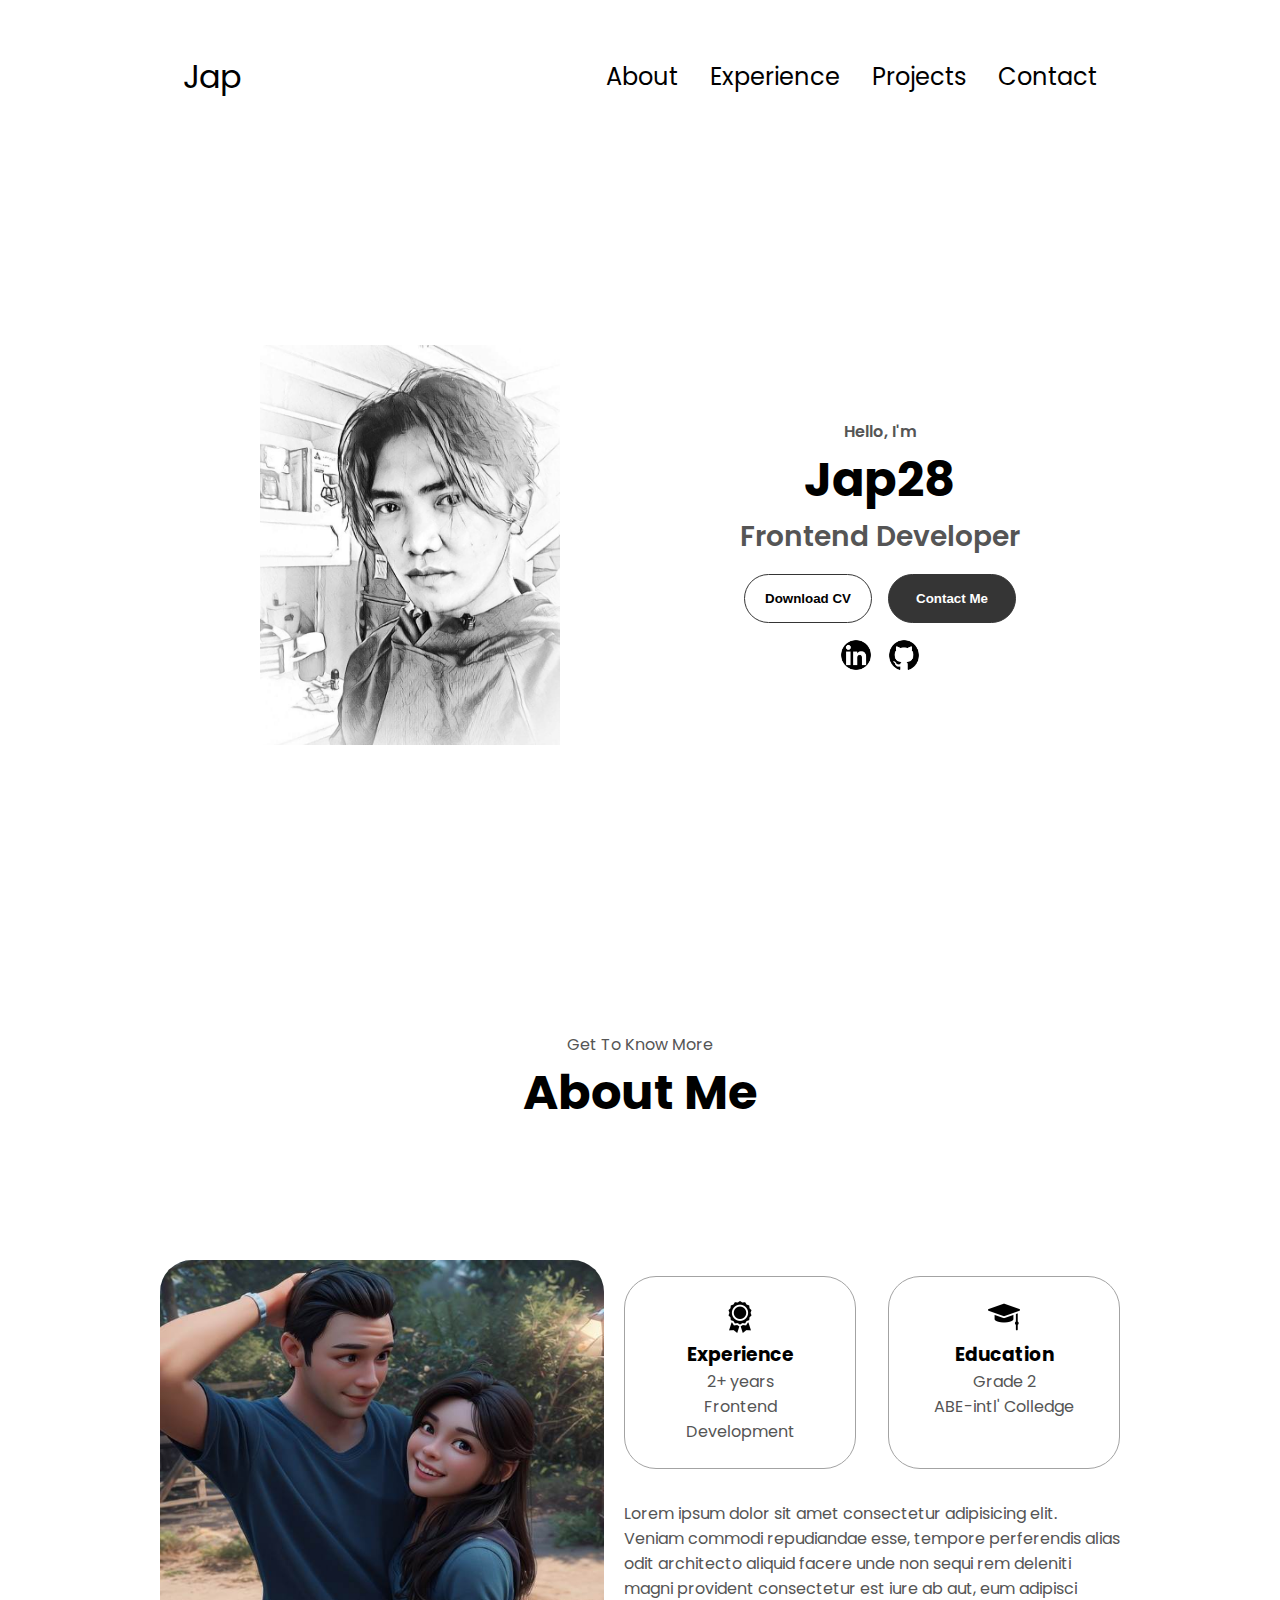
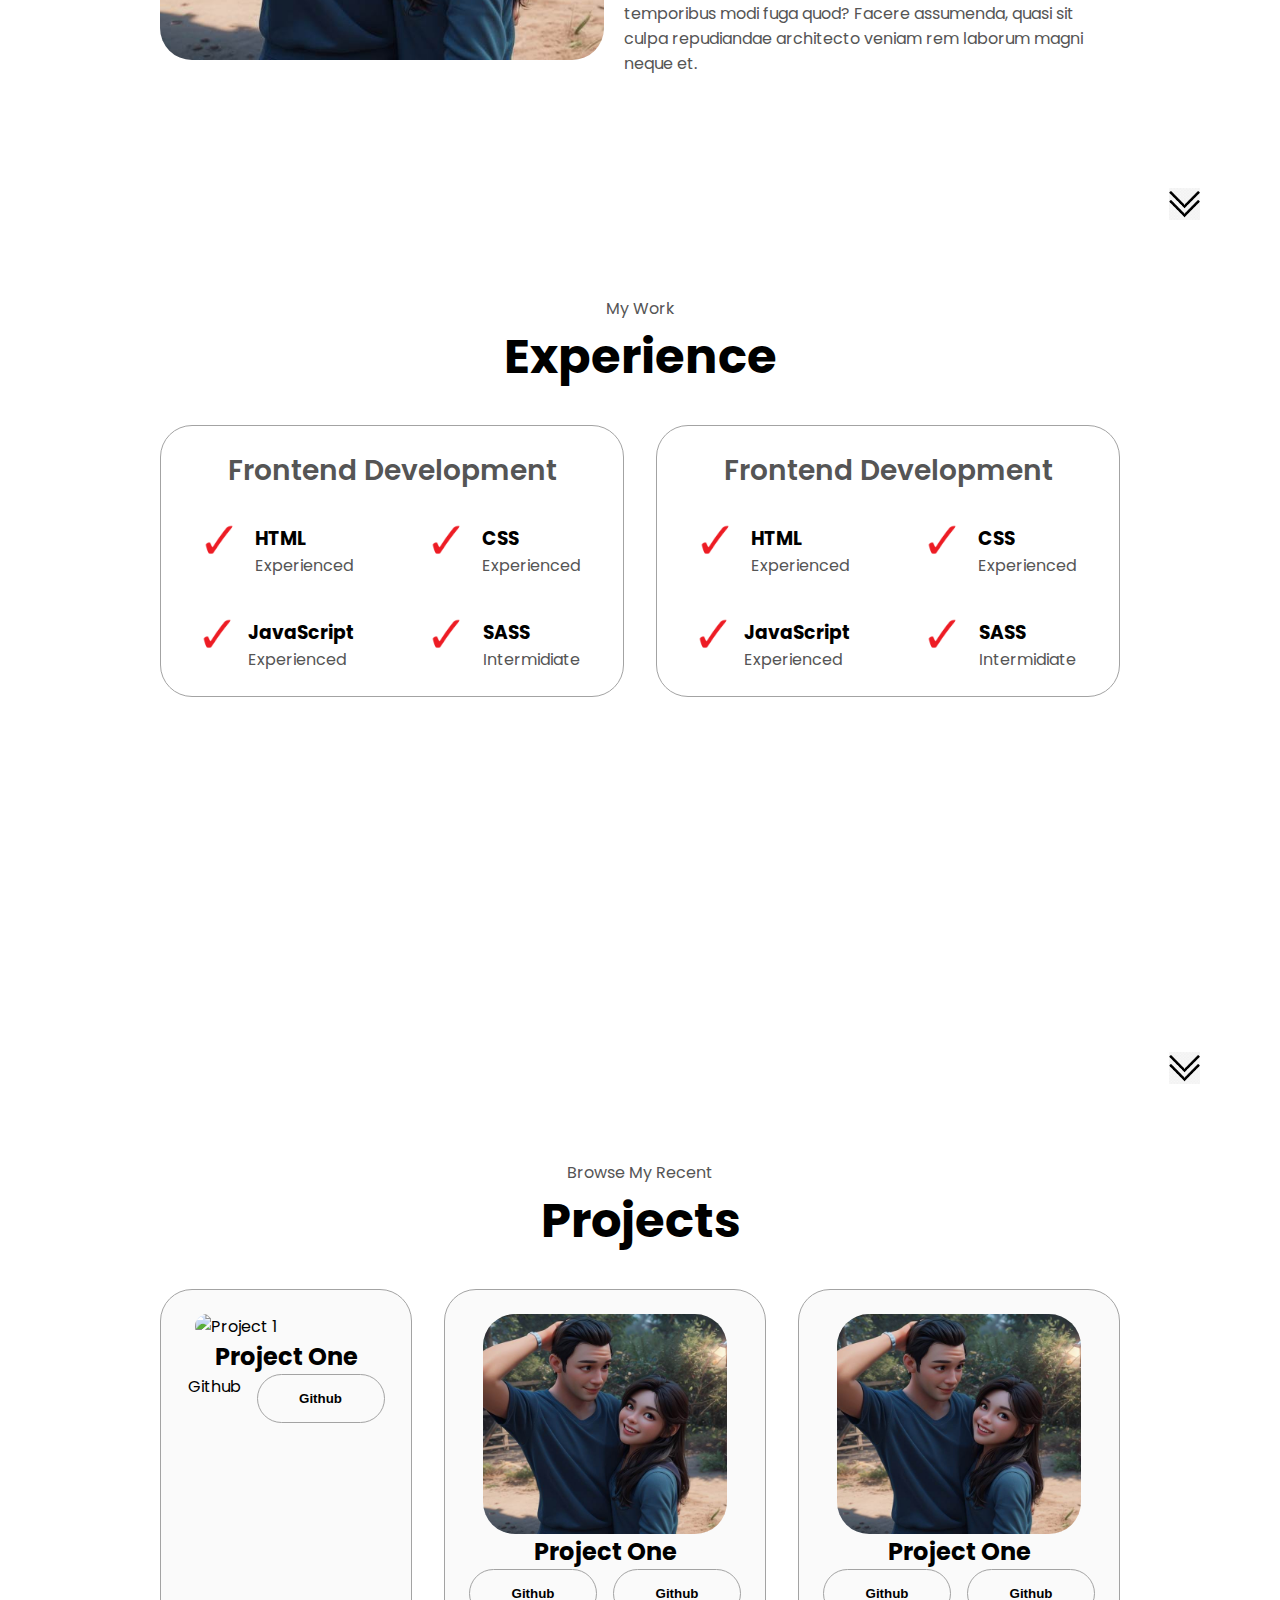
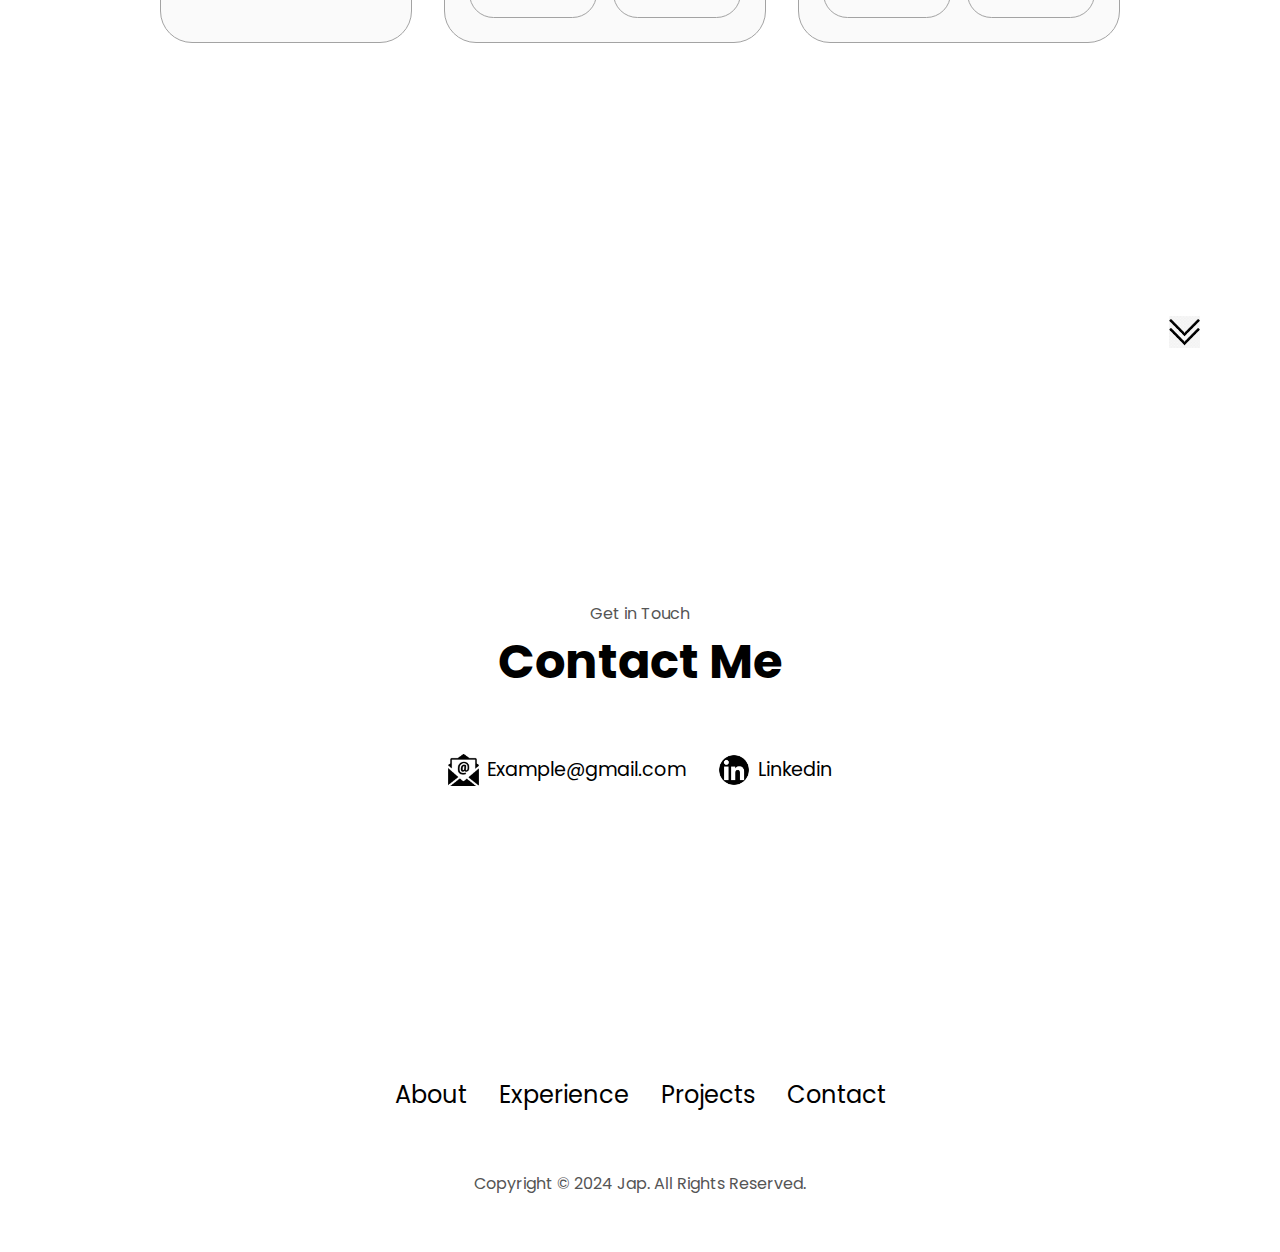
==== index.html @ e189dec9 "added 1 folder for 1 project" ====
<!DOCTYPE html>
<html lang="en">
  <head>
    <meta charset="UTF-8" />
    <meta name="viewport" content="width=device-width, initial-scale=1.0" />
    <title>My Portfolio</title>
    <link rel="stylesheet" href="style.css" />
    <link rel="stylesheet" href="mediaqueries.css" />
  </head>
  <body>
    <!-- Desktop Nav -->
    <nav id="desktop-nav">
      <div class="logo">Jap</div>
      <div>
        <ul class="nav-links">
          <li><a href="#about">About</a></li>
          <li><a href="#experience">Experience</a></li>
          <li><a href="#project">Projects</a></li>
          <li><a href="#contact">Contact</a></li>
        </ul>
      </div>
    </nav>
    <!-- Hamburger Nav -->
    <nav id="hamburger-nav">
      <div class="logo">Jap</div>
      <div class="hamburger-menu">
        <div class="hamburger-icon" onclick="toggleMenu()">
          <span></span>
          <span></span>
          <span></span>
        </div>
        <!-- Menu Links -->
        <div class="menu-links">
          <li><a href="#about" onclick="toggleMenu()">About</a></li>
          <li><a href="#experience" onclick="toggleMenu()">Experience</a></li>
          <li><a href="#project" onclick="toggleMenu()">Projects</a></li>
          <li><a href="#contact" onclick="toggleMenu()">Contact</a></li>
        </div>
      </div>
    </nav>
    <!-- Profile Section -->
    <section id="profile">
      <div class="section_pic-container">
        <img src="./assets/images/profile.jpeg" alt="Jap" />
      </div>
      <div class="section_text">
        <p class="section_text_p1">Hello, I'm</p>
        <h1 class="title">Jap28</h1>
        <p class="section_text_p2">Frontend Developer</p>
        <div class="btn-container">
          <button class="btn btn-color-2" onclick="window.open('.resume.pdf')">
            Download CV
          </button>

          <button class="btn btn-color-1" onclick="location.href='./#contact'">
            Contact Me
          </button>
        </div>
        <div id="socials-container">
          <img
            src="./assets/images/linkedin icon.png"
            alt="linkedin"
            class="icon"
            onclick="location='https://linkedin.com'"
          />

          <img
            src="./assets/images/github icon.png"
            alt="linkedin"
            class="icon"
            onclick="location='https://github.com'"
          />
        </div>
      </div>
    </section>
    <!-- About Section -->
    <section id="about">
      <p class="section_text_p1">Get To Know More</p>
      <h1 class="title">About Me</h1>
      <div class="section-container">
        <div class="section_pic-container">
          <img class="about-pic" src="./assets/images/1.jpg" alt="Profile picture" />
        </div>
        <div class="about-details-container">
          <div class="about-containers">
            <div class="details-container">
              <img src="./assets/images/experience.png" alt="Experience icon" class="icon" />
              <h3>Experience</h3>
              <p>
                2+ years <br />
                Frontend Development
              </p>
            </div>

            <div class="details-container">
              <img src="./assets/images/education.png" alt="Education icon" class="icon" />
              <h3>Education</h3>
              <p>
                Grade 2 <br />
                ABE-intl' Colledge
              </p>
            </div>
          </div>

          <div class="text-container">
            <p>
              Lorem ipsum dolor sit amet consectetur adipisicing elit. Veniam
              commodi repudiandae esse, tempore perferendis alias odit
              architecto aliquid facere unde non sequi rem deleniti magni
              provident consectetur est iure ab aut, eum adipisci temporibus
              modi fuga quod? Facere assumenda, quasi sit culpa repudiandae
              architecto veniam rem laborum magni neque et.
            </p>
          </div>
        </div>
      </div>
      <img
        src="./assets/images/arrow.png"
        alt="Arrow icon"
        class="icon arrow"
        onclick="location.href='./#experience'"
      />
    </section>
    <!-- Experience Section -->
    <section id="experience">
      <p class="section_text_p1">My Work</p>
      <h1 class="title">Experience</h1>
      <div class="experience-details-container">
        <div class="about-containers">
          <!-- Work Experience Details Container -->
          <div class="details-container">
            <h2 class="experience-sub-title">Frontend Development</h2>
            <div class="article-container">
              <article>
                <img src="./assets/images/check mark.png" alt="Experience icon" class="icon" />
                <div>
                  <h3>HTML</h3>
                  <p>Experienced</p>
                </div>
              </article>
              <article>
                <img src="./assets/images/check mark.png" alt="Experience icon" class="icon" />
                <div>
                  <h3>CSS</h3>
                  <p>Experienced</p>
                </div>
              </article>
              <article>
                <img src="./assets/images/check mark.png" alt="Experience icon" class="icon" />
                <div>
                  <h3>JavaScript</h3>
                  <p>Experienced</p>
                </div>
              </article>
              <article>
                <img src="./assets/images/check mark.png" alt="Experience icon" class="icon" />
                <div>
                  <h3>SASS</h3>
                  <p>Intermidiate</p>
                </div>
              </article>
            </div>
          </div>
          <div class="details-container">
            <h2 class="experience-sub-title">Frontend Development</h2>
            <div class="article-container">
              <article>
                <img src="./assets/images/check mark.png" alt="Experience icon" class="icon" />
                <div>
                  <h3>HTML</h3>
                  <p>Experienced</p>
                </div>
              </article>
              <article>
                <img src="./assets/images/check mark.png" alt="Experience icon" class="icon" />
                <div>
                  <h3>CSS</h3>
                  <p>Experienced</p>
                </div>
              </article>
              <article>
                <img src="./assets/images/check mark.png" alt="Experience icon" class="icon" />
                <div>
                  <h3>JavaScript</h3>
                  <p>Experienced</p>
                </div>
              </article>
              <article>
                <img src="./assets/images/check mark.png" alt="Experience icon" class="icon" />
                <div>
                  <h3>SASS</h3>
                  <p>Intermidiate</p>
                </div>
              </article>
            </div>
          </div>
        </div>
      </div>
      <img
        src="./assets/images/arrow.png"
        alt="Arrow icon"
        class="icon arrow"
        onclick="location.href='./#experience'"
      />
    </section>
    <!-- Project Section -->
    <section id="projects">
      <p class="section_text_p1">Browse My Recent</p>
      <h1 class="title">Projects</h1>
      <div class="experience-details-container">
        <div class="about-containers">
          <div class="details-container color-container">
            <div class="article-container">
              <img src="./FreeCodeCamp-JavaScript/Basic JavaScript Building RPG game/index.html" alt="Project 1" class="project-img" />
            </div>
            <h2 class="experience-sub-title-project-title">Project One</h2>
            <div class="btn-container">
              <!-- <button
                class="btn btn-color-2 project-btn"
               onclick="location.href='https://github.com'"
              > -->
                Github
              </button>
              <button
                class="btn btn-color-2 project-btn"
                onclick="location.href='https://github.com'"
              >
                Github
              </button>
            </div>
          </div>
          <div class="details-container color-container">
            <div class="article-container">
              <img src="./assets/images/1.jpg" alt="Project 1" class="project-img" />
            </div>
            <h2 class="experience-sub-title-project-title">Project One</h2>
            <div class="btn-container">
              <button
                class="btn btn-color-2 project-btn"
                onclick="location.href='https://github.com'"
              >
                Github
              </button>
              <button
                class="btn btn-color-2 project-btn"
                onclick="location.href='https://github.com'"
              >
                Github
              </button>
            </div>
          </div>
          <div class="details-container color-container">
            <div class="article-container">
              <img src="./assets/images/1.jpg" alt="Project 1" class="project-img" />
            </div>
            <h2 class="experience-sub-title-project-title">Project One</h2>
            <div class="btn-container">
              <button
                class="btn btn-color-2 project-btn"
                onclick="location.href='https://github.com'"
              >
                Github
              </button>
              <button
                class="btn btn-color-2 project-btn"
                onclick="location.href='https://github.com'"
              >
                Github
              </button>
            </div>
          </div>
        </div>
      </div>
      <img
        src="./assets/images/arrow.png"
        alt="Arrow icon"
        class="icon arrow"
        onclick="location.href='./#experience'"
      />
    </section>
    <!-- Contact Section -->
    <section id="contact">
      <p class="section_text_p1">Get in Touch</p>
      <h1 class="title">Contact Me</h1>
      <div class="contact-info-upper-container">
        <div class="contact-info-container">
          <img
            src="./assets/images/email icon.png"
            alt="Email icon"
            class="icon contact-icon"
          />
          <p><a href="mailto:exampleemail@gmail.com">Example@gmail.com</a></p>
        </div>
        <div class="contact-info-container">
          <img
            src="./assets/images/linkedin icon.png"
            alt="Email icon"
            class="icon contact-icon"
          />
          <p><a href="https://linkedin.com">Linkedin</a></p>
        </div>
      </div>
    </section>
    <footer>
      <nav>
        <div class="nav-links-container">
          <ul class="nav-links">
            <li><a href="#about">About</a></li>
            <li><a href="#experience">Experience</a></li>
            <li><a href="#project">Projects</a></li>
            <li><a href="#contact">Contact</a></li>
          </ul>
        </div>
      </nav>
      <p>Copyright &#169; 2024 Jap. All Rights Reserved.</p>
    </footer>
    <script src="script.js"></script>
  </body>
</html>
---- style.css ----
@import url("https://fonts.googleapis.com/css2?family=Poppins:wght@300;400;500;600&display=swap");

* {
  margin: 0;
  padding: 0;
}

body {
  font-family: "Poppins", sans-serif;
}
html {
  scroll-behavior: smooth;
}
p {
  color: rgb(85, 85, 85);
}

/*     Transition        */

a,
.btn {
  transition: all 300ms ease;
}
/*      Desktop Nav       */

nav,
.nav-links {
  display: flex;
}
nav {
  justify-content: space-around;
  align-items: center;
  height: 17vh;
}
.nav-links {
  gap: 2rem;
  list-style: none;
  font-size: 1.5rem;
}
a {
  color: black;
  text-decoration: none;
  text-decoration-color: white;
}
a:hover {
  color: red;
  text-decoration: underline;
  text-underline-offset: 1rem;
  /* text-decoration-color: blue; */
}
.logo {
  font-size: 2rem;
}
.logo:hover {
  cursor: default;
}

/*       Hamburger Menu       */

#hamburger-nav {
  display: none;
}
.hamburger-menu {
  position: relative;
  display: inline-block;
}
.hamburger-icon {
  display: flex;
  flex-direction: column;
  justify-content: space-between;
  height: 24px;
  width: 30px;
  cursor: pointer;
}
.hamburger-icon span {
  width: 100%;
  height: 2px;
  background-color: black;
  transition: all 0.3 ease-in-out;
}
.menu-links {
  position: absolute;
  top: 100%;
  right: 0;
  background-color: white;
  width: fit-content;
  max-height: 0;
  overflow: hidden;
  transition: all 0.3 ease-in-out;
}
.menu-links a {
  display: block;
  padding: 10px;
  text-align: center;
  font-size: 1.5rem;
  color: black;
  text-decoration: none;
  transition: all 0.3 ease-in-out;
}
.menu-links li {
  list-style: none;
}
.menu-links.open {
  max-height: 300px;
}
.hamburger-icon.open span:first-child {
  transform: rotate(45deg) translate(10px, 5px);
}
.hamburger-icon.open span:nth-child(2) {
  opacity: 0;
}
.hamburger-icon.open span:last-child {
  transform: rotate(-45deg) translate(10px, -5px);
}
.hamburger-icon span:first-child {
  transform: none;
}
.hamburger-icon span:first-child {
  opacity: 1;
}
.hamburger-icon span:first-child {
  transform: none;
}

/* Image  */

/*        Sections        */

section {
  padding-top: 4vh;
  height: 96vh;
  margin: 0 10rem;
  box-sizing: border-box;
  min-height: fit-content;
}

.section-container {
  display: flex;
}

/*      Profile Section        */

#profile {
  display: flex;
  justify-content: center;
  gap: 5rem;
  height: 80vh;

}

.section_pic-container {
  display: flex;
  height: 400px;
  width: 400px;
  margin: auto 0;
}

.section_text {
  align-self: center;
  text-align: center;
}

.section_text p {
  font-weight: 600;
}

.section_text_p1 {
  text-align: center;
}

.section_text_p2 {
  font-size: 1.75rem;
  margin-bottom: 1rem;
}

.title {
  font-size: 3rem;
  text-align: center;
}

#socials-container {
  display: flex;
  justify-content: center;
  margin-top: 1rem;
  gap: 1rem;
}

/*          Icons             */

.icon {
  cursor: pointer;
  height: 2rem;
}

/*          Buttons             */

.btn-container {
  display: flex;
  justify-content: center;
  gap: 1rem;
}
.btn {
font-weight: 600;
transition: all 300ms ease;
padding: 1rem;
width: 8rem;
border-radius: 2rem;
}

.btn-color-1,
.btn-color-2 {
  border: rgb(53, 53, 53) 0.1rem solid;
}
.btn-color-1:hover,
.btn-color-2:hover {
cursor: pointer;
}

.btn-color-1,
.btn-color-2:hover {
  background: rgb(53, 53, 53);
  color: white;
}
.btn-color-1:hover {
  background: black;
}

.btn-color-2 {
background: none;
}

.btn-color-2:hover {
border: rgb(255, 255, 255) 0.1rem solid;
}

.btn-container {
gap: 1rem;
}

/*        About Section        */

#about {
  position: relative;
}

.about-containers {
  gap: 2rem;
  margin-top: 2rem;
  margin-bottom: 2rem;
}

.about-details-container {
  justify-content: center;
  flex-direction: column;
}

.about-containers, .about-details-container {
display: flex;
}

.about-pic {
  border-radius: 2rem;
}

.arrow {
  position: absolute;
  right: -5rem;
  bottom: 2.5rem;
}

.details-container {
  padding: 1.5rem;
  flex: 1;
  background: white;
  border-radius: 2rem;
  border: rgb(53, 53, 53) 0.1rem solid;
  border-color: rgb(163, 163, 163);
  text-align: center;
}

.section-container {
  gap: 4rem;
  height: 80%;

}

.section_pic-container {
  height: 400px;
  width: 400px;
  margin: auto 0;
}

/*      Experience Section     */

#experience {
  position: relative;
}

.experience-sub-title {
  color: rgb(85, 85, 85);
  font-weight: 600;
  font-size: 1.75rem;
  margin-bottom: 2rem;
}

.experience-details-container {
  display: flex;
  justify-content: center;
  flex-direction: column;
}

.article-container {
  display: flex;
  text-align: initial;
  flex-wrap: wrap;
  flex-direction: row;
  gap: 2.5rem;
  justify-content: space-around;
}

article {
  display: flex;
  width: 10rem;
  justify-content: space-around;
  gap: 0.5rem;
}

article .icon {
  cursor: default;
}

/*        Project Section        */


#projects {
  position: relative;
}

.color-container {
  border-color: rgb(163, 163, 163);
  background: rgb(250, 250, 250);
}

.project-img {
  border-radius: 2rem;
  width: 90%;
  height: 90%;
}

.project-title {
  margin: 1rem;
  color: black;
}

.project-btn {
  color: black;
  border-color: rgb(163, 163, 163);
}

/*      Contact Section        */

#contact {
  display: flex;
  justify-content: center;
  flex-direction: column;
  height: 70vh;
}

.contact-info-upper-container {
  display: flex;
  justify-content: center;
  border-radius: 2rem;
  border: rgb(53, 53, 53);
  border-color: rgb(163, 163, 163);
  background: (250,250,250);
  margin: 2rem auto;
  padding: 0.5rem;
}

.contact-info-container {
  display: flex;
  align-items: center;
  justify-content: center;
  gap: .5rem;
  margin: 1rem;
}

.contact-info-container p {
  font-size: larger;
}

.contact-icon {
  cursor: default;
}

/*      Footer Section       */

footer {
  height: 26vh;
  margin: 0 1rem;
}

footer p {
  text-align: center;
}
---- mediaqueries.css ----
@media screen and (max-width: 1400px) {
    #profile {
        height: 83vh;
        margin-bottom: 6rem;
    }
    .about-containers {
        flex-wrap: wrap;
    }
}

@media screen and (max-width: 1200px) {
    #desktop-nav {
        display: none;
    }
    #hamburger-nav {
        display: flex;
    }
    #experience,.experience-details-container {
        margin-top: 2rem;
    }
    #profile, .section-container {
        display: block;
    }
    .arrow {
        display: none;
    }
    section, .section-container {
        height: fit-content;
    }
    section {
        margin: 0 5%;
    }
    .section_pic-container {
        width: 275px;
        height: 275px;
        margin: 0 auto 2rem;
    }
    .about-containers {
        margin-top: 0;
    }
}
@media screen and (max-width: 600px) {
    #contact, footer {
        height: 40vh;
    }
    #profile {
        height: 83vh;
        margin-bottom: 0;
    }
    article {
        font-size: 1rem;
    }
    footer nav {
        height: fit-content;
        margin-bottom: 2rem;
    }
    .about-containers,
    .contact-info-upper-container,
    .btn-container {
        flex-wrap: wrap;
    }
    .contact-info-container {
        margin: 0;
    }
    .contact-info-container p, .nav-links li a {
        font-size: 1rem;
    }
    .experience-sub-title {
        font-size: 1.25rem;
    }
    .logo {
        font-size: 1.25rem;
    }
    .nav-links{
        flex-direction: column;
        gap: 0.5rem;
        text-align: center;
    }
    .section_pic-container {
        width: auto;
        height: 46vw;
        justify-content: center;
    }
    .section_text_p2 {
        font-size: 1.25rem;
    }
    .title {
        font-size: 2rem;
    }
    .text-container {
        text-align: justify;
    }
}
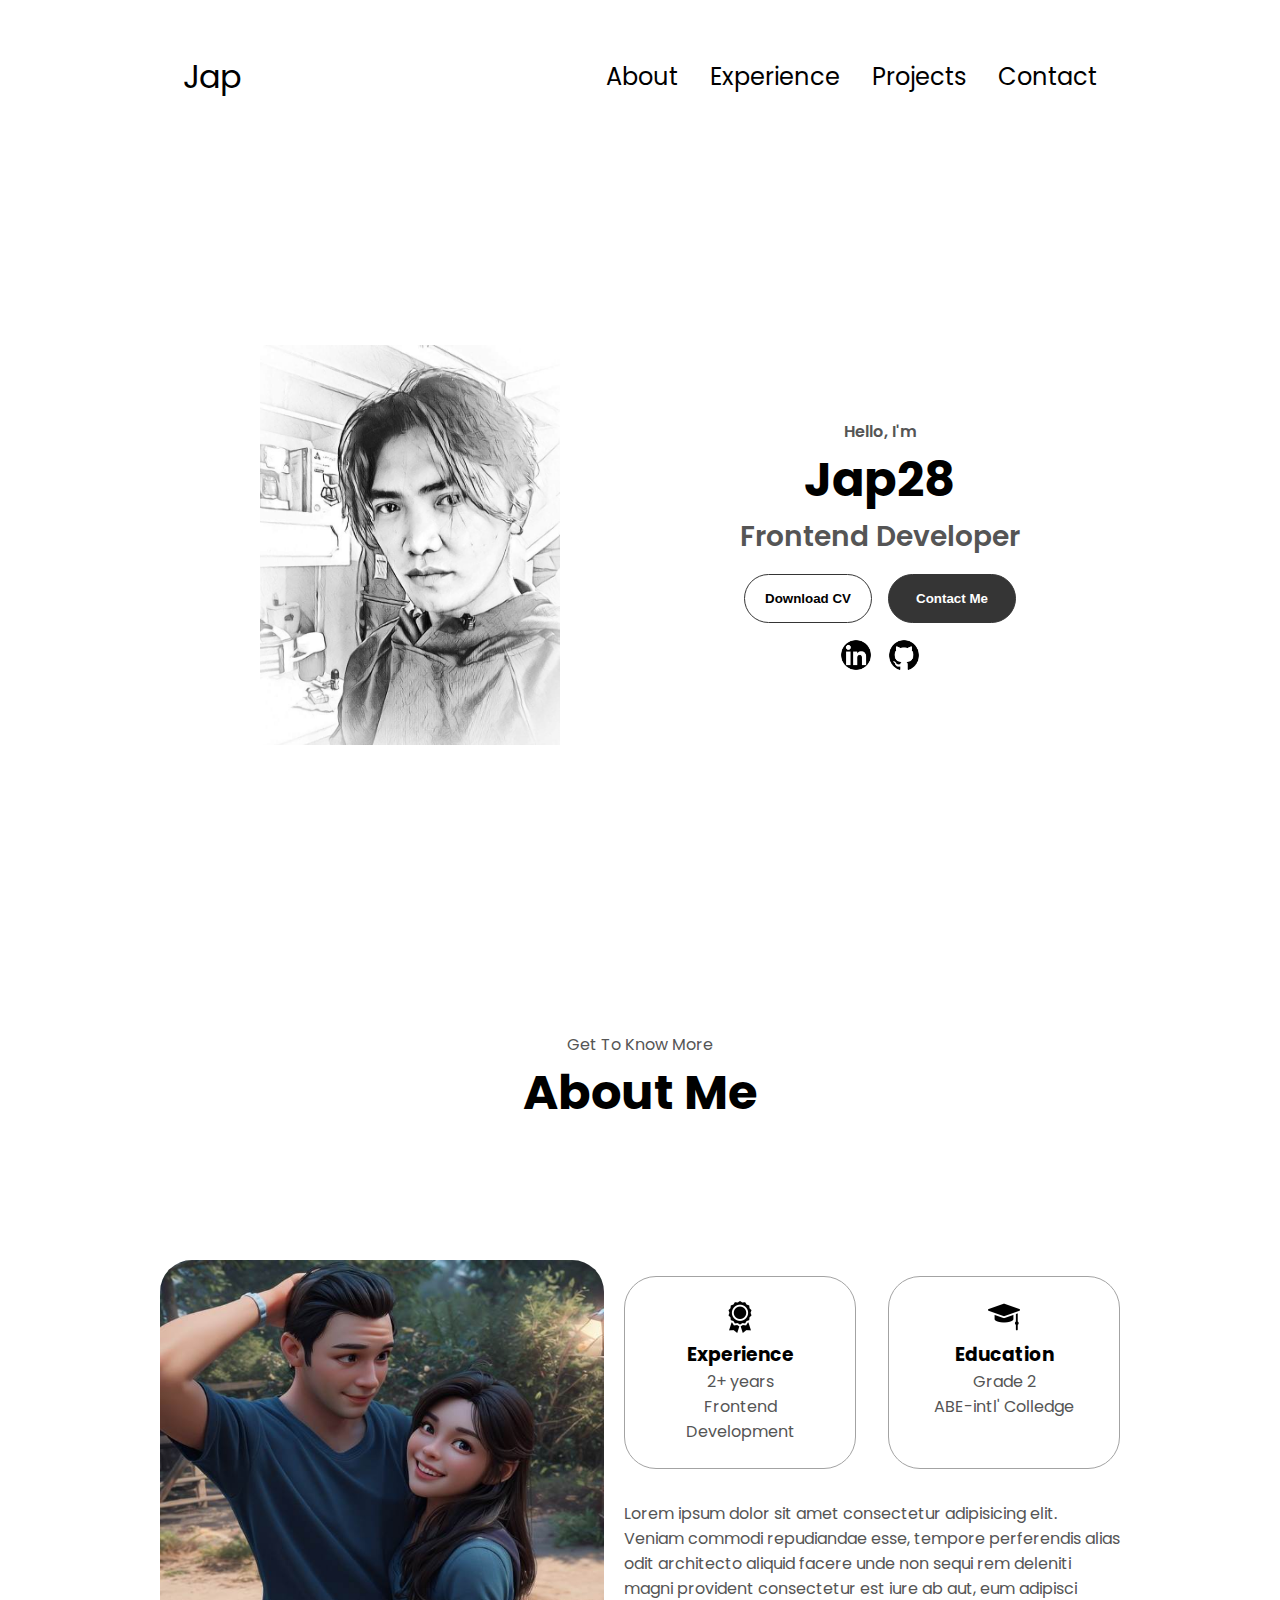
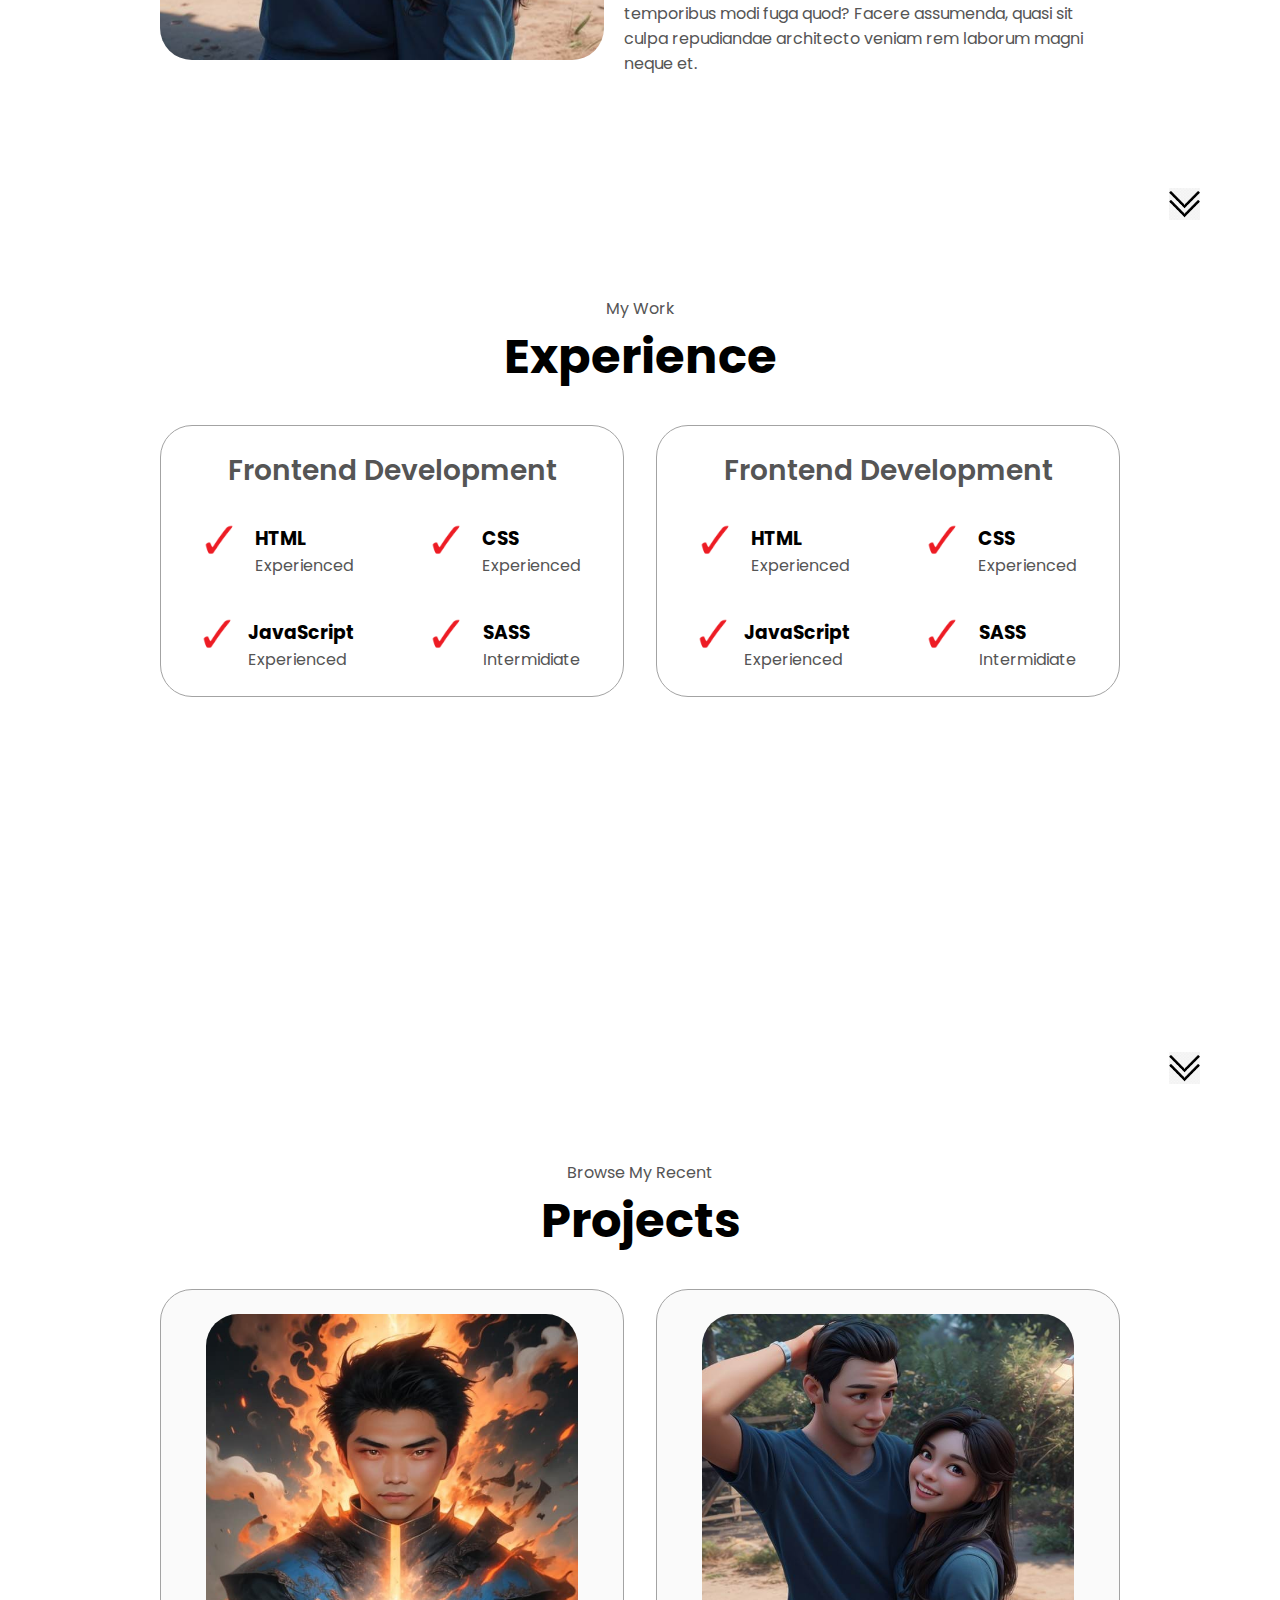
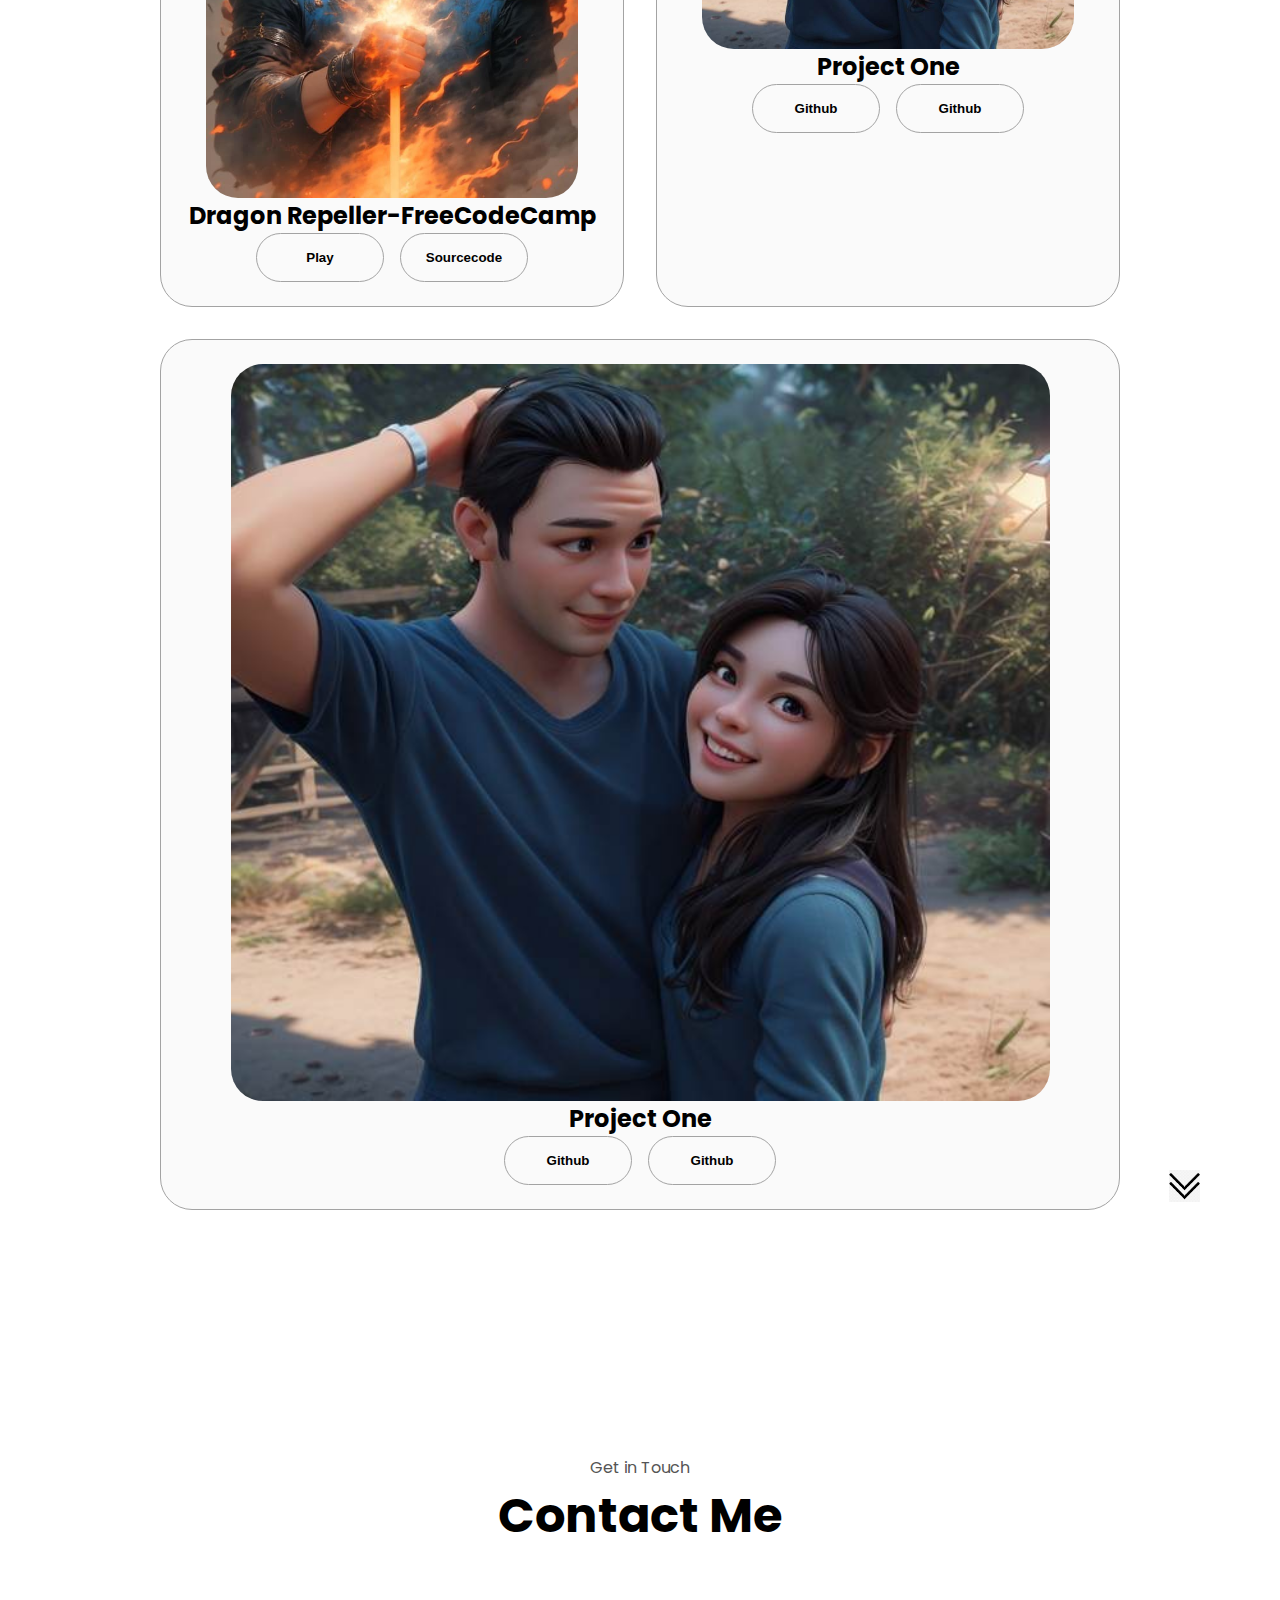
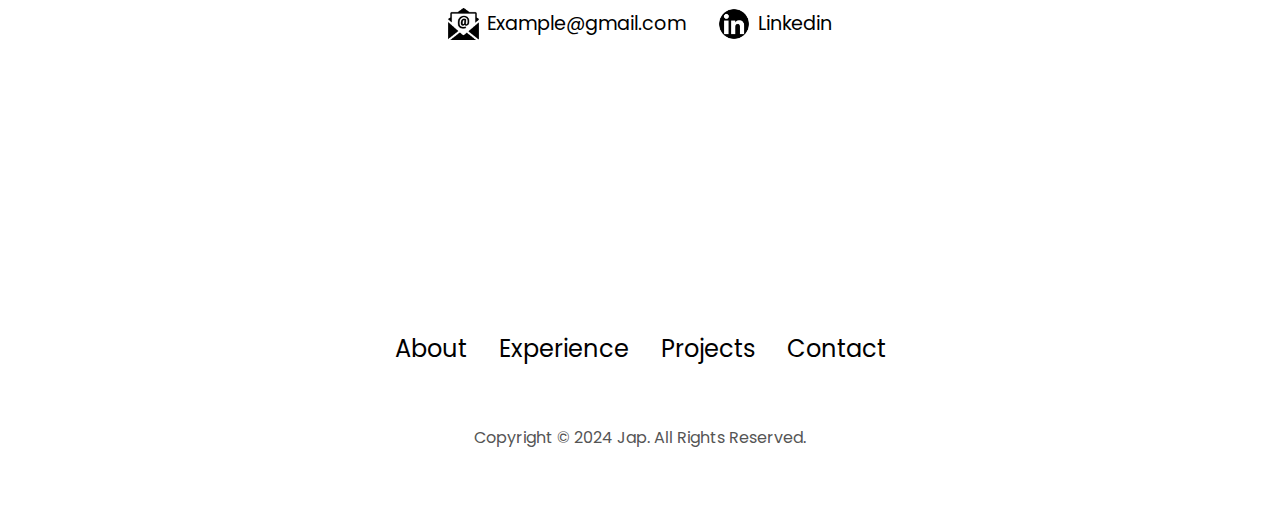
==== commit 7819a2d6: "update" ====
--- a/index.html
+++ b/index.html
@@ -211,21 +211,21 @@
         <div class="about-containers">
           <div class="details-container color-container">
             <div class="article-container">
-              <img src="./FreeCodeCamp-JavaScript/Basic JavaScript Building RPG game/index.html" alt="Project 1" class="project-img" />
-            </div>
-            <h2 class="experience-sub-title-project-title">Project One</h2>
+              <img src="./assets/images/Animated-Profile.jpg" alt="Project 1" class="project-img"/>
+            </div>
+            <h2 class="experience-sub-title-project-title">Dragon Repeller-FreeCodeCamp</h2>
             <div class="btn-container">
-              <!-- <button
-                class="btn btn-color-2 project-btn"
-               onclick="location.href='https://github.com'"
-              > -->
-                Github
-              </button>
-              <button
-                class="btn btn-color-2 project-btn"
-                onclick="location.href='https://github.com'"
-              >
-                Github
+              <button
+                class="btn btn-color-2 project-btn"
+               onclick="location.href='/FreeCodeCamp-JavaScript/Basic-javaScript-Building-RPG-game/index.html'"
+              >
+                Play
+              </button>
+              <button
+                class="btn btn-color-2 project-btn"
+                onclick="location.href='https://github.com'"
+              >
+                Sourcecode
               </button>
             </div>
           </div>
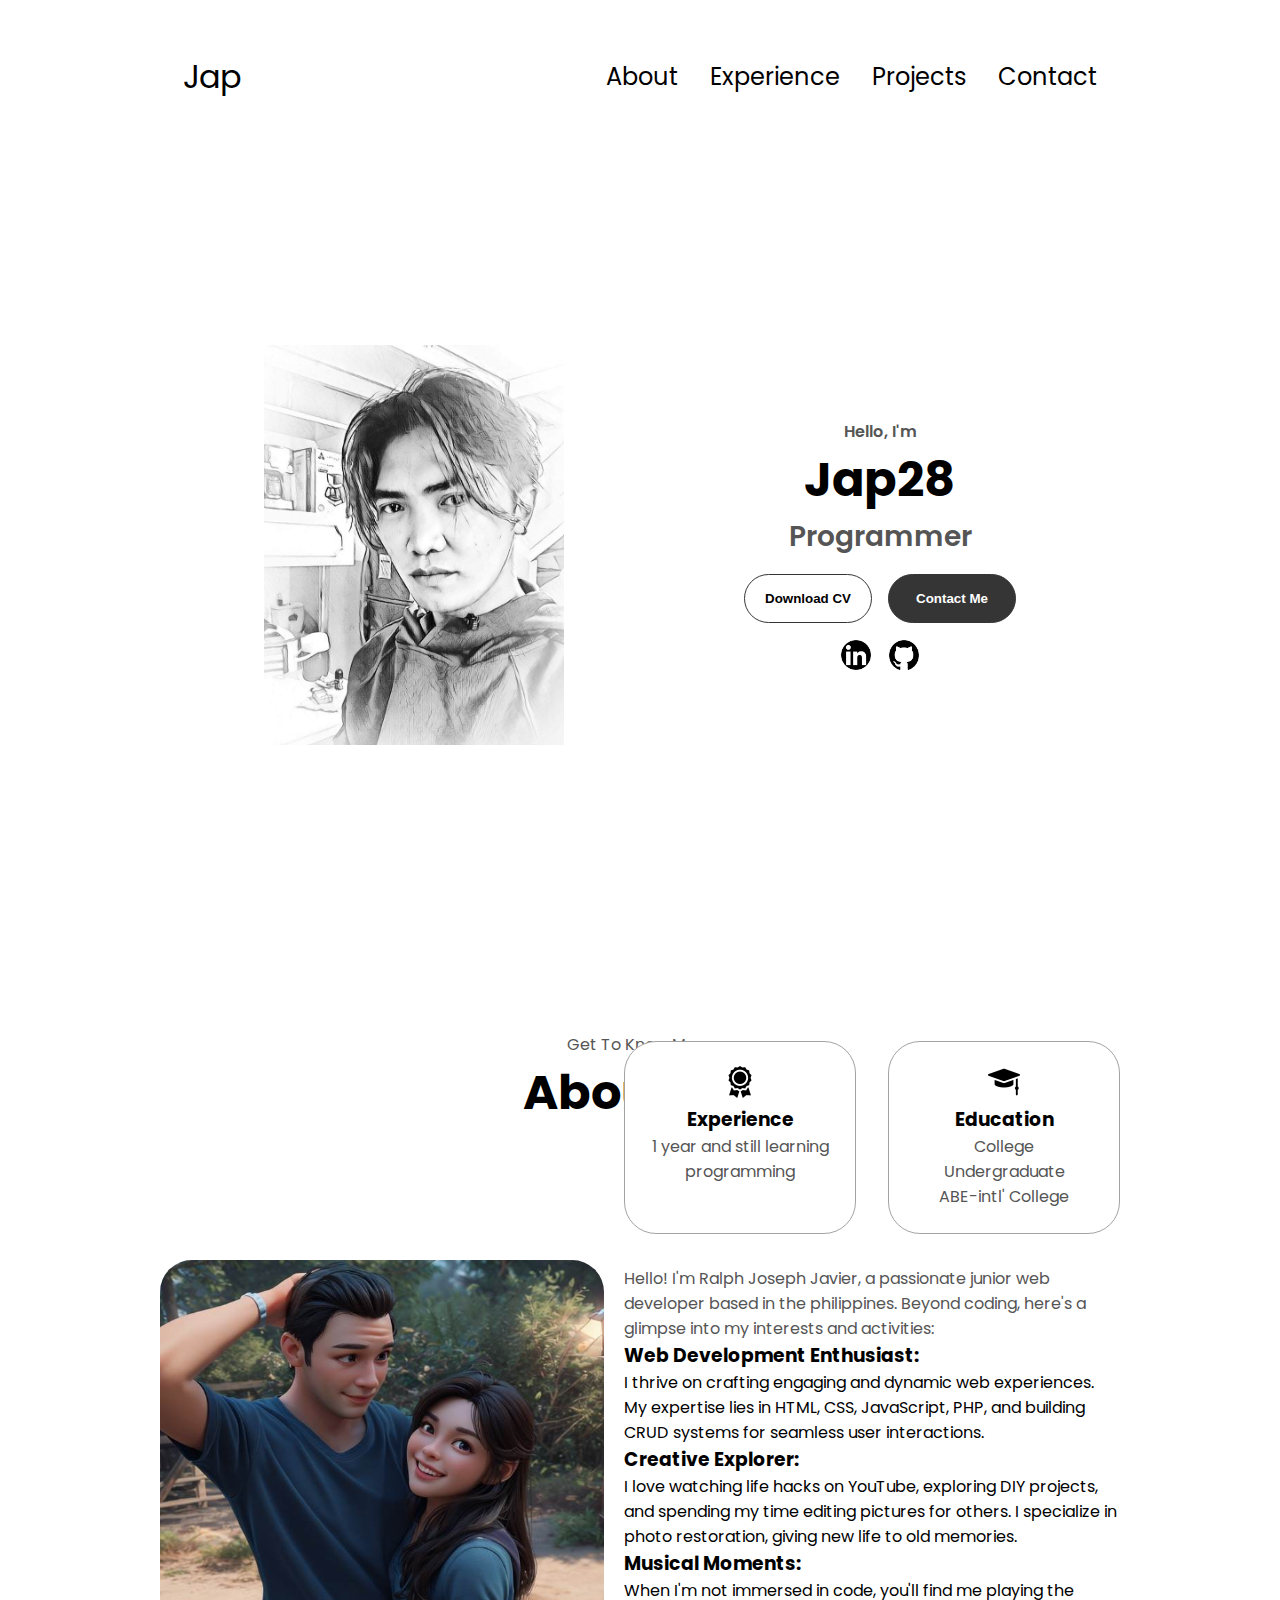
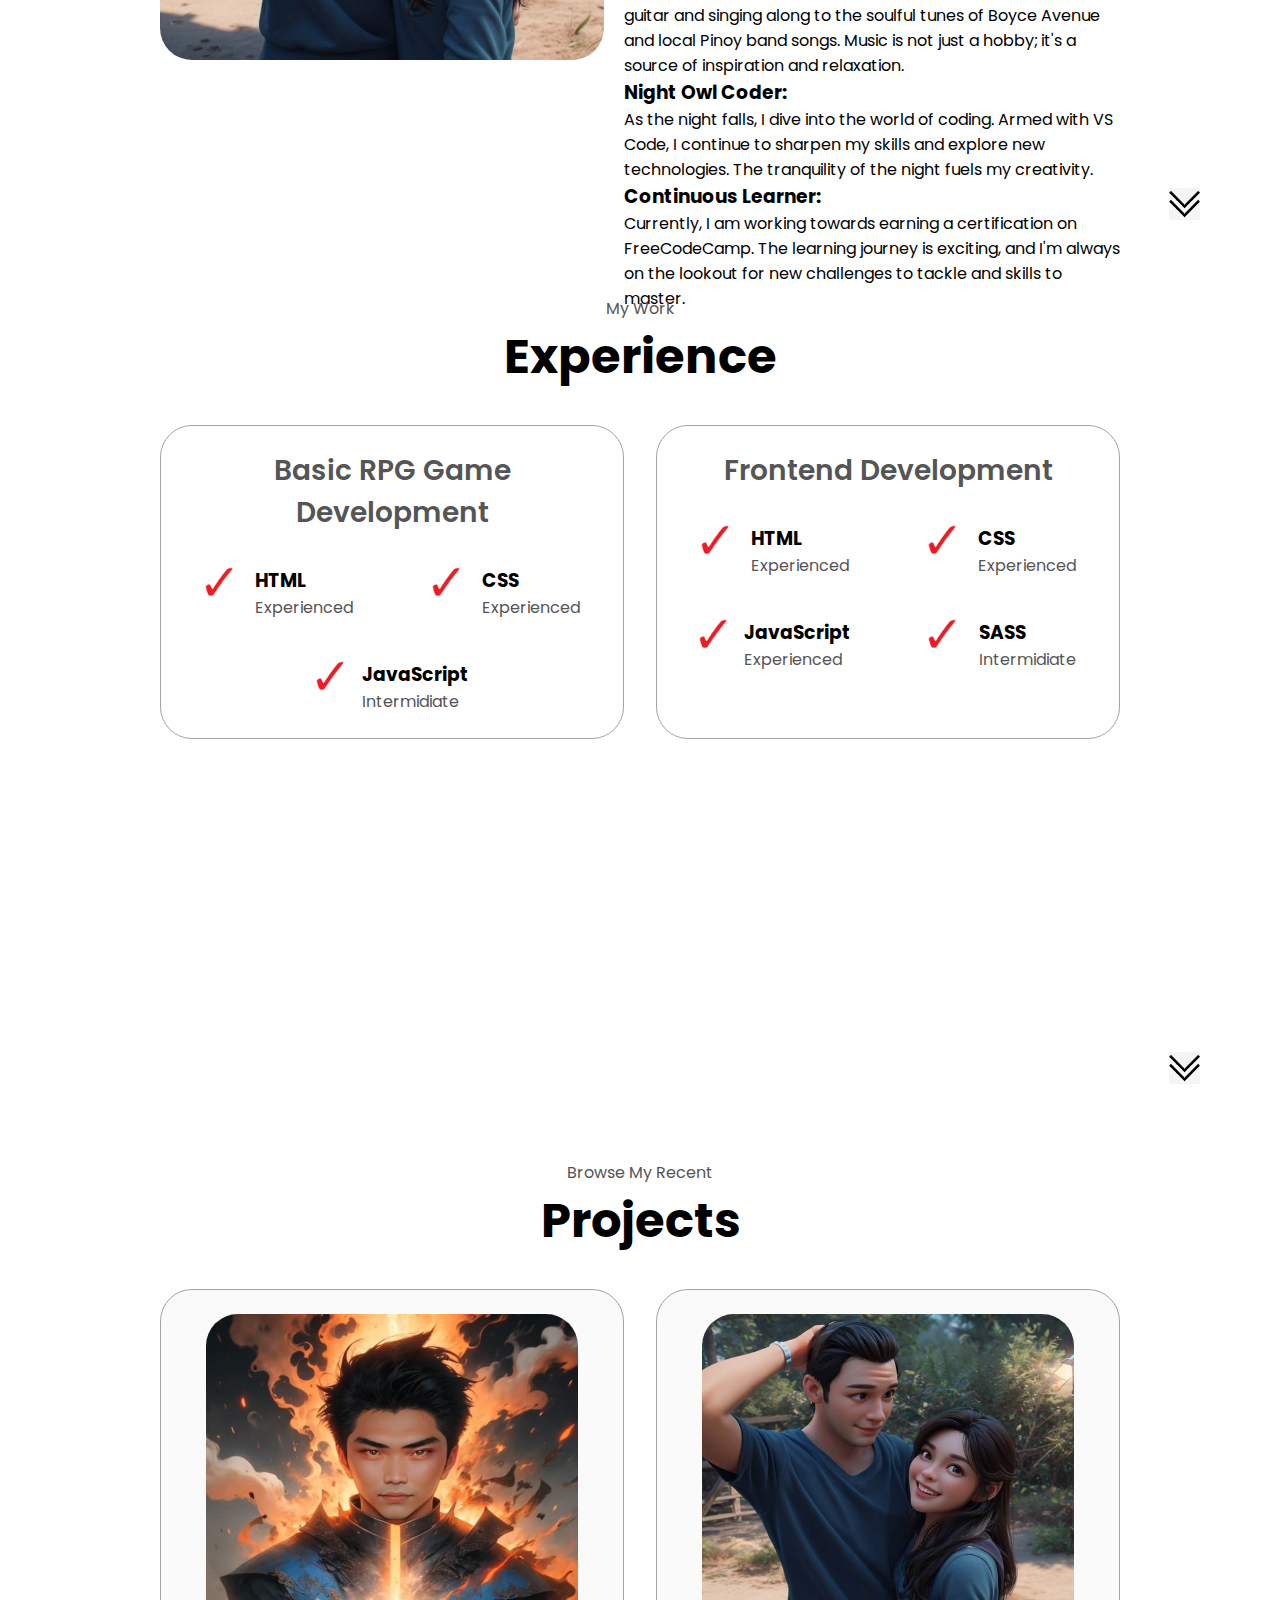
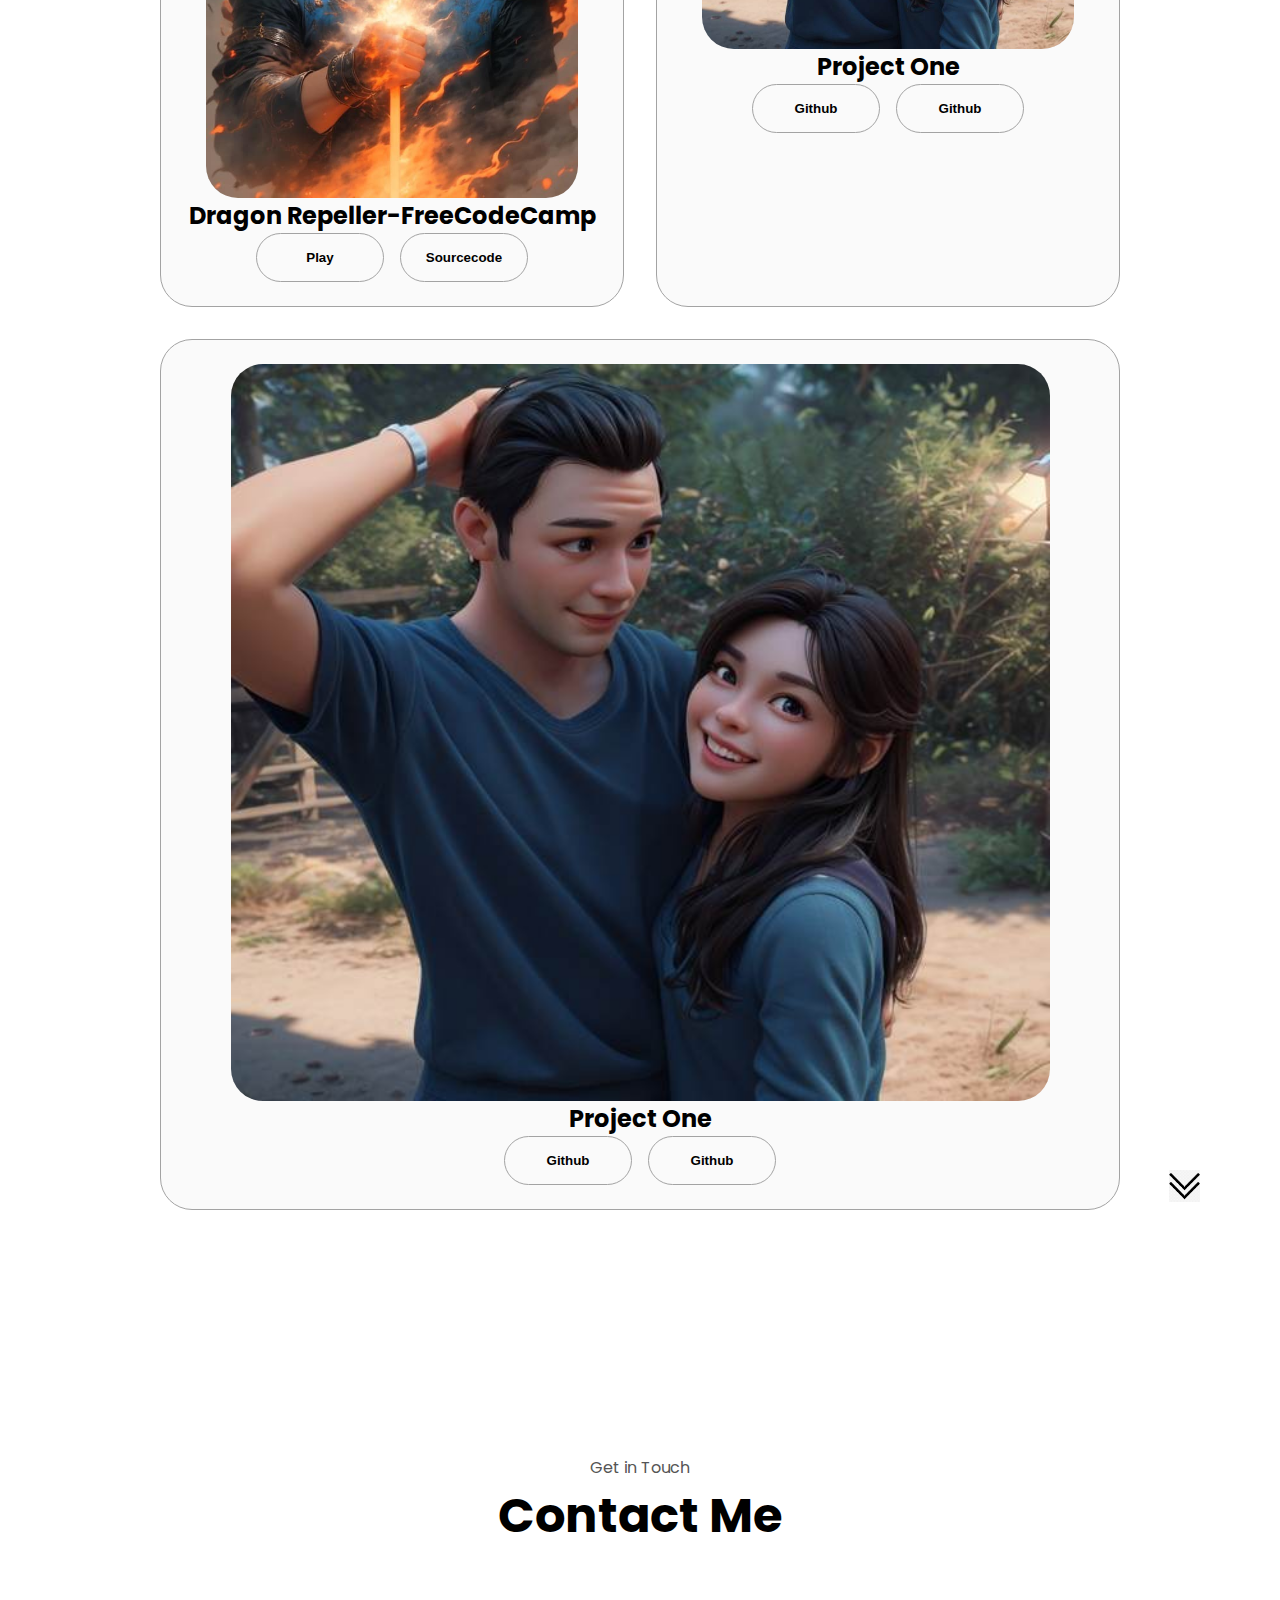
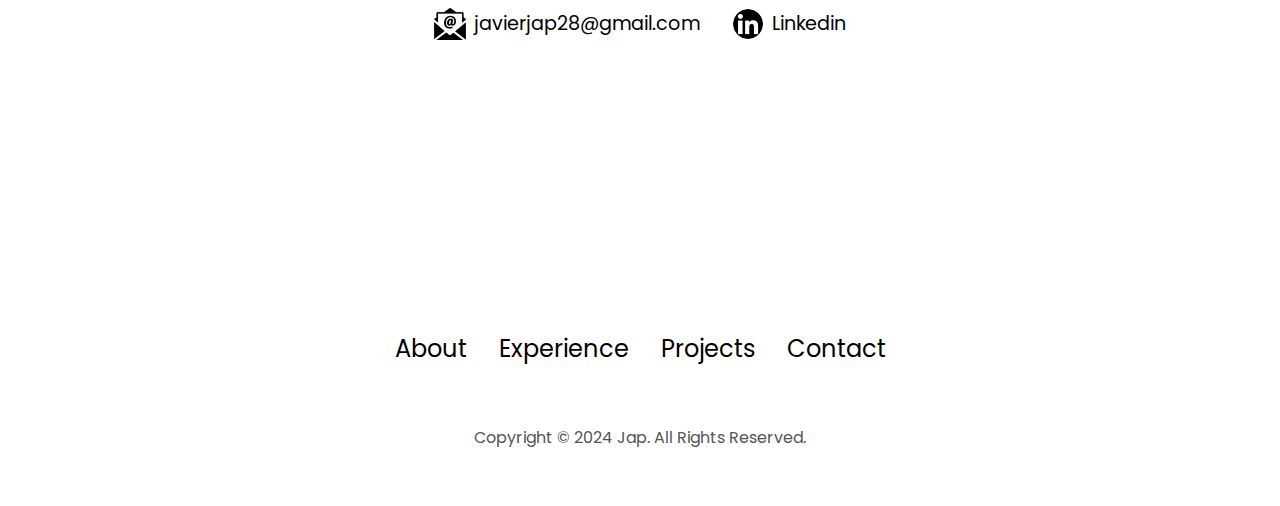
==== commit 5cb8bdeb: "update added new image and pdf file" ====
--- a/index.html
+++ b/index.html
@@ -1,17 +1,273 @@
 <!DOCTYPE html>
 <html lang="en">
-  <head>
-    <meta charset="UTF-8" />
-    <meta name="viewport" content="width=device-width, initial-scale=1.0" />
-    <title>My Portfolio</title>
-    <link rel="stylesheet" href="style.css" />
-    <link rel="stylesheet" href="mediaqueries.css" />
-  </head>
-  <body>
-    <!-- Desktop Nav -->
-    <nav id="desktop-nav">
-      <div class="logo">Jap</div>
-      <div>
+
+<head>
+  <meta charset="UTF-8" />
+  <meta name="viewport" content="width=device-width, initial-scale=1.0" />
+  <title>My Portfolio</title>
+  <link rel="stylesheet" href="style.css" />
+  <link rel="stylesheet" href="mediaqueries.css" />
+</head>
+
+<body>
+  <!-- Desktop Nav -->
+  <nav id="desktop-nav">
+    <div class="logo">Jap</div>
+    <div>
+      <ul class="nav-links">
+        <li><a href="#about">About</a></li>
+        <li><a href="#experience">Experience</a></li>
+        <li><a href="#project">Projects</a></li>
+        <li><a href="#contact">Contact</a></li>
+      </ul>
+    </div>
+  </nav>
+  <!-- Hamburger Nav -->
+  <nav id="hamburger-nav">
+    <div class="logo">Jap</div>
+    <div class="hamburger-menu">
+      <div class="hamburger-icon" onclick="toggleMenu()">
+        <span></span>
+        <span></span>
+        <span></span>
+      </div>
+      <!-- Menu Links -->
+      <div class="menu-links">
+        <li><a href="#about" onclick="toggleMenu()">About</a></li>
+        <li><a href="#experience" onclick="toggleMenu()">Experience</a></li>
+        <li><a href="#project" onclick="toggleMenu()">Projects</a></li>
+        <li><a href="#contact" onclick="toggleMenu()">Contact</a></li>
+      </div>
+    </div>
+  </nav>
+  <!-- Profile Section -->
+  <section id="profile">
+    <div class="section_pic-container">
+      <img src="./assets/images/profile.jpeg" alt="Jap" />
+    </div>
+    <div class="section_text">
+      <p class="section_text_p1">Hello, I'm</p>
+      <h1 class="title">Jap28</h1>
+      <p class="section_text_p2">Programmer</p>
+      <div class="btn-container">
+        <button class="btn btn-color-2" onclick="window.open('./assets/resumejap28.pdf')">
+          Download CV
+        </button>
+
+        <button class="btn btn-color-1" onclick="location.href='./#contact'">
+          Contact Me
+        </button>
+      </div>
+      <div id="socials-container">
+        <img src="./assets/images/linkedin icon.png" alt="linkedin" class="icon"
+          onclick="location='https://www.linkedin.com/in/ralph-joseph-javier'" />
+
+        <img src="./assets/images/github icon.png" alt="linkedin" class="icon"
+          onclick="location='https://github.com/javierjap28'" />
+      </div>
+    </div>
+  </section>
+  <!-- About Section -->
+  <section id="about">
+    <p class="section_text_p1">Get To Know More</p>
+    <h1 class="title">About Me</h1>
+    <div class="section-container">
+      <div class="section_pic-container">
+        <img class="about-pic" src="./assets/images/1.jpg" alt="Profile picture" />
+      </div>
+      <div class="about-details-container">
+        <div class="about-containers">
+          <div class="details-container">
+            <img src="./assets/images/experience.png" alt="Experience icon" class="icon" />
+            <h3>Experience</h3>
+            <p>
+              1 year and still learning<br />
+              programming
+            </p>
+          </div>
+
+          <div class="details-container">
+            <img src="./assets/images/education.png" alt="Education icon" class="icon" />
+            <h3>Education</h3>
+            <p>
+              College Undergraduate <br />
+              ABE-intl' College
+            </p>
+          </div>
+        </div>
+
+        <div class="text-container">
+          <p>
+            Hello! I'm Ralph Joseph Javier, a passionate junior web developer based in the philippines. Beyond coding,
+            here's a glimpse into my interests and activities:
+
+          <h3>Web Development Enthusiast:</h3>
+          I thrive on crafting engaging and dynamic web experiences. My expertise lies in HTML, CSS, JavaScript, PHP,
+          and building CRUD systems for seamless user interactions.
+
+          <h3>Creative Explorer:</h3>
+          I love watching life hacks on YouTube, exploring DIY projects, and spending my time editing pictures for
+          others. I specialize in photo restoration, giving new life to old memories.
+
+          <h3>Musical Moments:</h3>
+          When I'm not immersed in code, you'll find me playing the guitar and singing along to the soulful tunes of
+          Boyce Avenue and local Pinoy band songs. Music is not just a hobby; it's a source of inspiration and
+          relaxation.
+
+          <h3>Night Owl Coder:</h3>
+          As the night falls, I dive into the world of coding. Armed with VS Code, I continue to sharpen my skills and
+          explore new technologies. The tranquility of the night fuels my creativity.
+
+          <h3>Continuous Learner:</h3>
+          Currently, I am working towards earning a certification on FreeCodeCamp. The learning journey is exciting, and
+          I'm always on the lookout for new challenges to tackle and skills to master.
+          </p>
+        </div>
+      </div>
+    </div>
+    <img src="./assets/images/arrow.png" alt="Arrow icon" class="icon arrow" onclick="location.href='./#experience'" />
+  </section>
+  <!-- Experience Section -->
+  <section id="experience">
+    <p class="section_text_p1">My Work</p>
+    <h1 class="title">Experience</h1>
+    <div class="experience-details-container">
+      <div class="about-containers">
+        <!-- Work Experience Details Container -->
+        <div class="details-container">
+          <h2 class="experience-sub-title">Basic RPG Game Development</h2>
+          <div class="article-container">
+            <article>
+              <img src="./assets/images/check mark.png" alt="Experience icon" class="icon" />
+              <div>
+                <h3>HTML</h3>
+                <p>Experienced</p>
+              </div>
+            </article>
+            <article>
+              <img src="./assets/images/check mark.png" alt="Experience icon" class="icon" />
+              <div>
+                <h3>CSS</h3>
+                <p>Experienced</p>
+              </div>
+            </article>
+            <article>
+              <img src="./assets/images/check mark.png" alt="Experience icon" class="icon" />
+              <div>
+                <h3>JavaScript</h3>
+                <p>Intermidiate</p>
+              </div>
+            </article>
+          </div>
+        </div>
+        <div class="details-container">
+          <h2 class="experience-sub-title">Frontend Development</h2>
+          <div class="article-container">
+            <article>
+              <img src="./assets/images/check mark.png" alt="Experience icon" class="icon" />
+              <div>
+                <h3>HTML</h3>
+                <p>Experienced</p>
+              </div>
+            </article>
+            <article>
+              <img src="./assets/images/check mark.png" alt="Experience icon" class="icon" />
+              <div>
+                <h3>CSS</h3>
+                <p>Experienced</p>
+              </div>
+            </article>
+            <article>
+              <img src="./assets/images/check mark.png" alt="Experience icon" class="icon" />
+              <div>
+                <h3>JavaScript</h3>
+                <p>Experienced</p>
+              </div>
+            </article>
+            <article>
+              <img src="./assets/images/check mark.png" alt="Experience icon" class="icon" />
+              <div>
+                <h3>SASS</h3>
+                <p>Intermidiate</p>
+              </div>
+            </article>
+          </div>
+        </div>
+      </div>
+    </div>
+    <img src="./assets/images/arrow.png" alt="Arrow icon" class="icon arrow" onclick="location.href='./#experience'" />
+  </section>
+  <!-- Project Section -->
+  <section id="projects">
+    <p class="section_text_p1">Browse My Recent</p>
+    <h1 class="title">Projects</h1>
+    <div class="experience-details-container">
+      <div class="about-containers">
+        <div class="details-container color-container">
+          <div class="article-container">
+            <img src="./assets/images/Animated-Profile.jpg" alt="Project 1" class="project-img" />
+          </div>
+          <h2 class="experience-sub-title-project-title">Dragon Repeller-FreeCodeCamp</h2>
+          <div class="btn-container">
+            <button class="btn btn-color-2 project-btn"
+              onclick="location.href='/FreeCodeCamp-JavaScript/Basic-javaScript-Building-RPG-game/index.html'">
+              Play
+            </button>
+            <button class="btn btn-color-2 project-btn" onclick="location.href='https://github.com'">
+              Sourcecode
+            </button>
+          </div>
+        </div>
+        <div class="details-container color-container">
+          <div class="article-container">
+            <img src="./assets/images/1.jpg" alt="Project 1" class="project-img" />
+          </div>
+          <h2 class="experience-sub-title-project-title">Project One</h2>
+          <div class="btn-container">
+            <button class="btn btn-color-2 project-btn" onclick="location.href='https://github.com'">
+              Github
+            </button>
+            <button class="btn btn-color-2 project-btn" onclick="location.href='https://github.com'">
+              Github
+            </button>
+          </div>
+        </div>
+        <div class="details-container color-container">
+          <div class="article-container">
+            <img src="./assets/images/1.jpg" alt="Project 1" class="project-img" />
+          </div>
+          <h2 class="experience-sub-title-project-title">Project One</h2>
+          <div class="btn-container">
+            <button class="btn btn-color-2 project-btn" onclick="location.href='https://github.com'">
+              Github
+            </button>
+            <button class="btn btn-color-2 project-btn" onclick="location.href='https://github.com'">
+              Github
+            </button>
+          </div>
+        </div>
+      </div>
+    </div>
+    <img src="./assets/images/arrow.png" alt="Arrow icon" class="icon arrow" onclick="location.href='./#experience'" />
+  </section>
+  <!-- Contact Section -->
+  <section id="contact">
+    <p class="section_text_p1">Get in Touch</p>
+    <h1 class="title">Contact Me</h1>
+    <div class="contact-info-upper-container">
+      <div class="contact-info-container">
+        <img src="./assets/images/email icon.png" alt="Email icon" class="icon contact-icon" />
+        <p><a href="mailto:javierjap28@gmail.com">javierjap28@gmail.com</a></p>
+      </div>
+      <div class="contact-info-container">
+        <img src="./assets/images/linkedin icon.png" alt="Email icon" class="icon contact-icon" />
+        <p><a href="https://www.linkedin.com/in/ralph-joseph-javier">Linkedin</a></p>
+      </div>
+    </div>
+  </section>
+  <footer>
+    <nav>
+      <div class="nav-links-container">
         <ul class="nav-links">
           <li><a href="#about">About</a></li>
           <li><a href="#experience">Experience</a></li>
@@ -20,300 +276,9 @@
         </ul>
       </div>
     </nav>
-    <!-- Hamburger Nav -->
-    <nav id="hamburger-nav">
-      <div class="logo">Jap</div>
-      <div class="hamburger-menu">
-        <div class="hamburger-icon" onclick="toggleMenu()">
-          <span></span>
-          <span></span>
-          <span></span>
-        </div>
-        <!-- Menu Links -->
-        <div class="menu-links">
-          <li><a href="#about" onclick="toggleMenu()">About</a></li>
-          <li><a href="#experience" onclick="toggleMenu()">Experience</a></li>
-          <li><a href="#project" onclick="toggleMenu()">Projects</a></li>
-          <li><a href="#contact" onclick="toggleMenu()">Contact</a></li>
-        </div>
-      </div>
-    </nav>
-    <!-- Profile Section -->
-    <section id="profile">
-      <div class="section_pic-container">
-        <img src="./assets/images/profile.jpeg" alt="Jap" />
-      </div>
-      <div class="section_text">
-        <p class="section_text_p1">Hello, I'm</p>
-        <h1 class="title">Jap28</h1>
-        <p class="section_text_p2">Frontend Developer</p>
-        <div class="btn-container">
-          <button class="btn btn-color-2" onclick="window.open('.resume.pdf')">
-            Download CV
-          </button>
-
-          <button class="btn btn-color-1" onclick="location.href='./#contact'">
-            Contact Me
-          </button>
-        </div>
-        <div id="socials-container">
-          <img
-            src="./assets/images/linkedin icon.png"
-            alt="linkedin"
-            class="icon"
-            onclick="location='https://linkedin.com'"
-          />
-
-          <img
-            src="./assets/images/github icon.png"
-            alt="linkedin"
-            class="icon"
-            onclick="location='https://github.com'"
-          />
-        </div>
-      </div>
-    </section>
-    <!-- About Section -->
-    <section id="about">
-      <p class="section_text_p1">Get To Know More</p>
-      <h1 class="title">About Me</h1>
-      <div class="section-container">
-        <div class="section_pic-container">
-          <img class="about-pic" src="./assets/images/1.jpg" alt="Profile picture" />
-        </div>
-        <div class="about-details-container">
-          <div class="about-containers">
-            <div class="details-container">
-              <img src="./assets/images/experience.png" alt="Experience icon" class="icon" />
-              <h3>Experience</h3>
-              <p>
-                2+ years <br />
-                Frontend Development
-              </p>
-            </div>
-
-            <div class="details-container">
-              <img src="./assets/images/education.png" alt="Education icon" class="icon" />
-              <h3>Education</h3>
-              <p>
-                Grade 2 <br />
-                ABE-intl' Colledge
-              </p>
-            </div>
-          </div>
-
-          <div class="text-container">
-            <p>
-              Lorem ipsum dolor sit amet consectetur adipisicing elit. Veniam
-              commodi repudiandae esse, tempore perferendis alias odit
-              architecto aliquid facere unde non sequi rem deleniti magni
-              provident consectetur est iure ab aut, eum adipisci temporibus
-              modi fuga quod? Facere assumenda, quasi sit culpa repudiandae
-              architecto veniam rem laborum magni neque et.
-            </p>
-          </div>
-        </div>
-      </div>
-      <img
-        src="./assets/images/arrow.png"
-        alt="Arrow icon"
-        class="icon arrow"
-        onclick="location.href='./#experience'"
-      />
-    </section>
-    <!-- Experience Section -->
-    <section id="experience">
-      <p class="section_text_p1">My Work</p>
-      <h1 class="title">Experience</h1>
-      <div class="experience-details-container">
-        <div class="about-containers">
-          <!-- Work Experience Details Container -->
-          <div class="details-container">
-            <h2 class="experience-sub-title">Frontend Development</h2>
-            <div class="article-container">
-              <article>
-                <img src="./assets/images/check mark.png" alt="Experience icon" class="icon" />
-                <div>
-                  <h3>HTML</h3>
-                  <p>Experienced</p>
-                </div>
-              </article>
-              <article>
-                <img src="./assets/images/check mark.png" alt="Experience icon" class="icon" />
-                <div>
-                  <h3>CSS</h3>
-                  <p>Experienced</p>
-                </div>
-              </article>
-              <article>
-                <img src="./assets/images/check mark.png" alt="Experience icon" class="icon" />
-                <div>
-                  <h3>JavaScript</h3>
-                  <p>Experienced</p>
-                </div>
-              </article>
-              <article>
-                <img src="./assets/images/check mark.png" alt="Experience icon" class="icon" />
-                <div>
-                  <h3>SASS</h3>
-                  <p>Intermidiate</p>
-                </div>
-              </article>
-            </div>
-          </div>
-          <div class="details-container">
-            <h2 class="experience-sub-title">Frontend Development</h2>
-            <div class="article-container">
-              <article>
-                <img src="./assets/images/check mark.png" alt="Experience icon" class="icon" />
-                <div>
-                  <h3>HTML</h3>
-                  <p>Experienced</p>
-                </div>
-              </article>
-              <article>
-                <img src="./assets/images/check mark.png" alt="Experience icon" class="icon" />
-                <div>
-                  <h3>CSS</h3>
-                  <p>Experienced</p>
-                </div>
-              </article>
-              <article>
-                <img src="./assets/images/check mark.png" alt="Experience icon" class="icon" />
-                <div>
-                  <h3>JavaScript</h3>
-                  <p>Experienced</p>
-                </div>
-              </article>
-              <article>
-                <img src="./assets/images/check mark.png" alt="Experience icon" class="icon" />
-                <div>
-                  <h3>SASS</h3>
-                  <p>Intermidiate</p>
-                </div>
-              </article>
-            </div>
-          </div>
-        </div>
-      </div>
-      <img
-        src="./assets/images/arrow.png"
-        alt="Arrow icon"
-        class="icon arrow"
-        onclick="location.href='./#experience'"
-      />
-    </section>
-    <!-- Project Section -->
-    <section id="projects">
-      <p class="section_text_p1">Browse My Recent</p>
-      <h1 class="title">Projects</h1>
-      <div class="experience-details-container">
-        <div class="about-containers">
-          <div class="details-container color-container">
-            <div class="article-container">
-              <img src="./assets/images/Animated-Profile.jpg" alt="Project 1" class="project-img"/>
-            </div>
-            <h2 class="experience-sub-title-project-title">Dragon Repeller-FreeCodeCamp</h2>
-            <div class="btn-container">
-              <button
-                class="btn btn-color-2 project-btn"
-               onclick="location.href='/FreeCodeCamp-JavaScript/Basic-javaScript-Building-RPG-game/index.html'"
-              >
-                Play
-              </button>
-              <button
-                class="btn btn-color-2 project-btn"
-                onclick="location.href='https://github.com'"
-              >
-                Sourcecode
-              </button>
-            </div>
-          </div>
-          <div class="details-container color-container">
-            <div class="article-container">
-              <img src="./assets/images/1.jpg" alt="Project 1" class="project-img" />
-            </div>
-            <h2 class="experience-sub-title-project-title">Project One</h2>
-            <div class="btn-container">
-              <button
-                class="btn btn-color-2 project-btn"
-                onclick="location.href='https://github.com'"
-              >
-                Github
-              </button>
-              <button
-                class="btn btn-color-2 project-btn"
-                onclick="location.href='https://github.com'"
-              >
-                Github
-              </button>
-            </div>
-          </div>
-          <div class="details-container color-container">
-            <div class="article-container">
-              <img src="./assets/images/1.jpg" alt="Project 1" class="project-img" />
-            </div>
-            <h2 class="experience-sub-title-project-title">Project One</h2>
-            <div class="btn-container">
-              <button
-                class="btn btn-color-2 project-btn"
-                onclick="location.href='https://github.com'"
-              >
-                Github
-              </button>
-              <button
-                class="btn btn-color-2 project-btn"
-                onclick="location.href='https://github.com'"
-              >
-                Github
-              </button>
-            </div>
-          </div>
-        </div>
-      </div>
-      <img
-        src="./assets/images/arrow.png"
-        alt="Arrow icon"
-        class="icon arrow"
-        onclick="location.href='./#experience'"
-      />
-    </section>
-    <!-- Contact Section -->
-    <section id="contact">
-      <p class="section_text_p1">Get in Touch</p>
-      <h1 class="title">Contact Me</h1>
-      <div class="contact-info-upper-container">
-        <div class="contact-info-container">
-          <img
-            src="./assets/images/email icon.png"
-            alt="Email icon"
-            class="icon contact-icon"
-          />
-          <p><a href="mailto:exampleemail@gmail.com">Example@gmail.com</a></p>
-        </div>
-        <div class="contact-info-container">
-          <img
-            src="./assets/images/linkedin icon.png"
-            alt="Email icon"
-            class="icon contact-icon"
-          />
-          <p><a href="https://linkedin.com">Linkedin</a></p>
-        </div>
-      </div>
-    </section>
-    <footer>
-      <nav>
-        <div class="nav-links-container">
-          <ul class="nav-links">
-            <li><a href="#about">About</a></li>
-            <li><a href="#experience">Experience</a></li>
-            <li><a href="#project">Projects</a></li>
-            <li><a href="#contact">Contact</a></li>
-          </ul>
-        </div>
-      </nav>
-      <p>Copyright &#169; 2024 Jap. All Rights Reserved.</p>
-    </footer>
-    <script src="script.js"></script>
-  </body>
-</html>
+    <p>Copyright &#169; 2024 Jap. All Rights Reserved.</p>
+  </footer>
+  <script src="script.js"></script>
+</body>
+
+</html>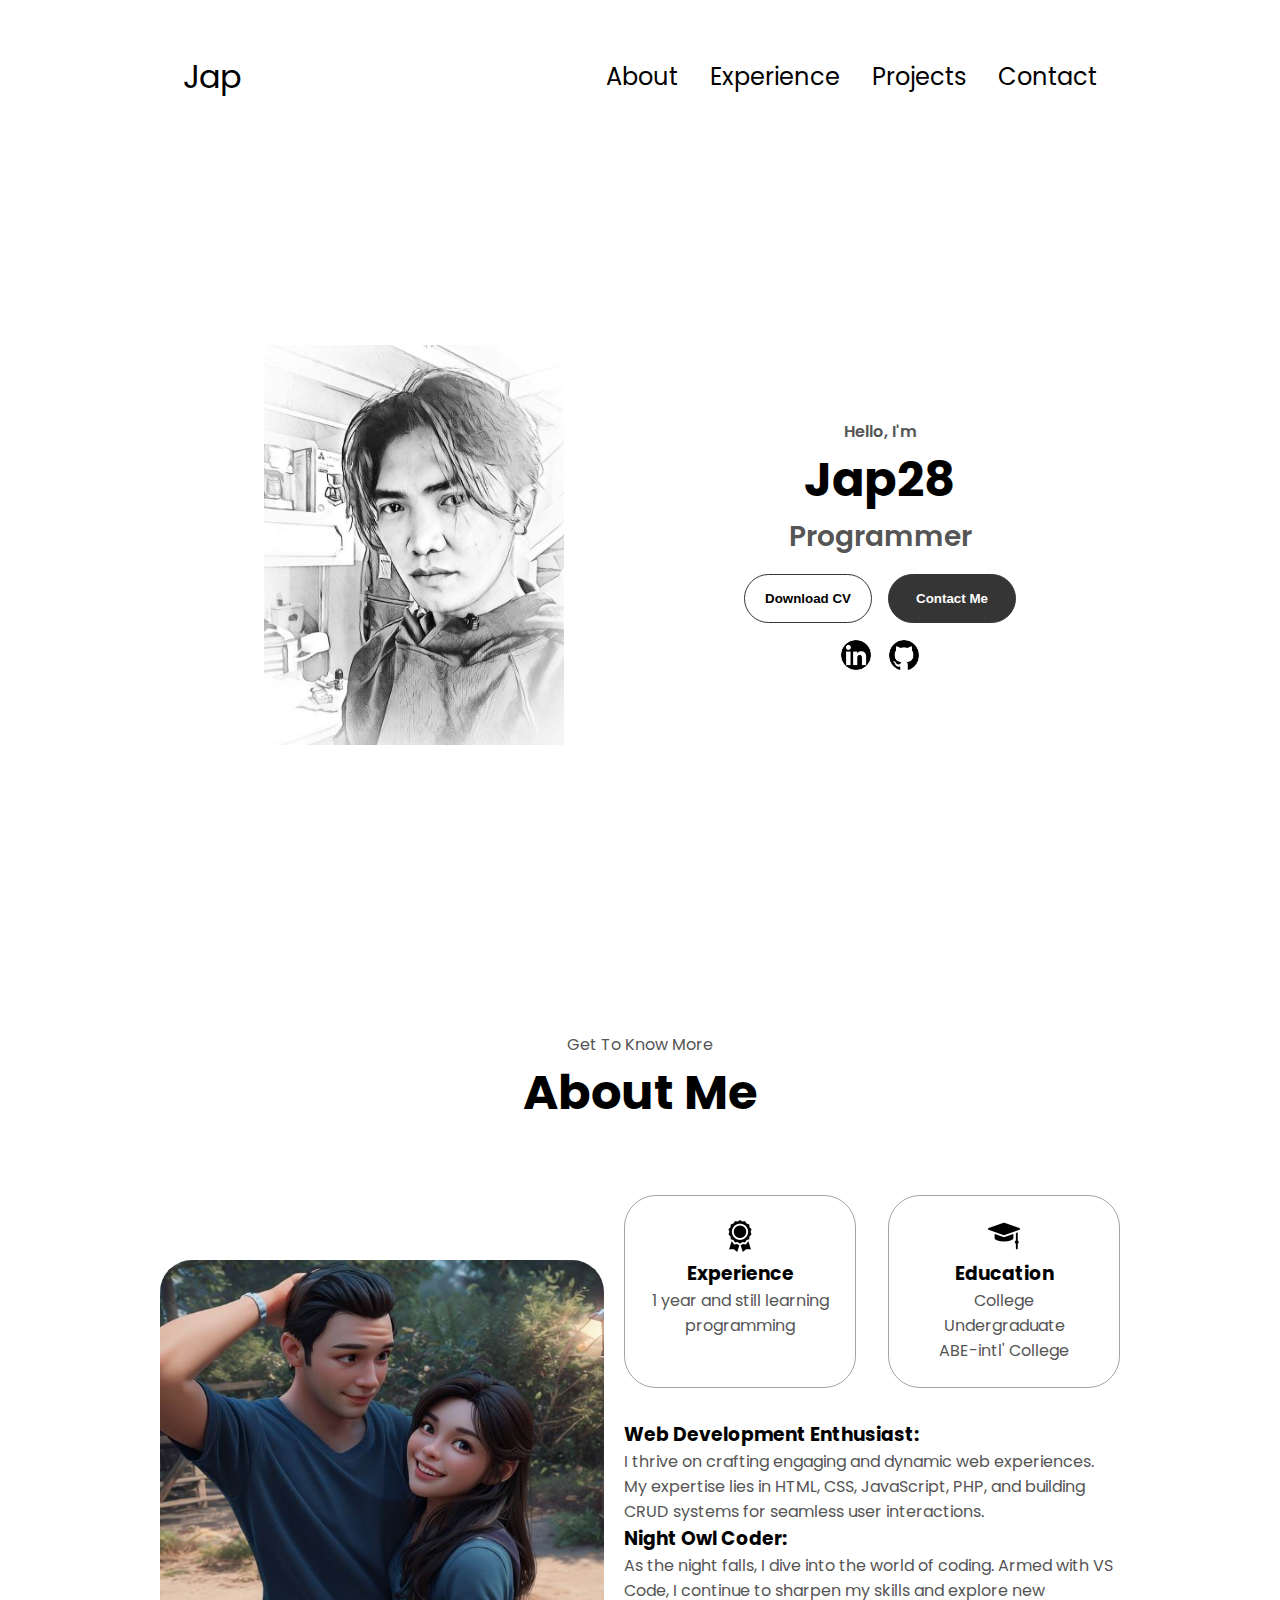
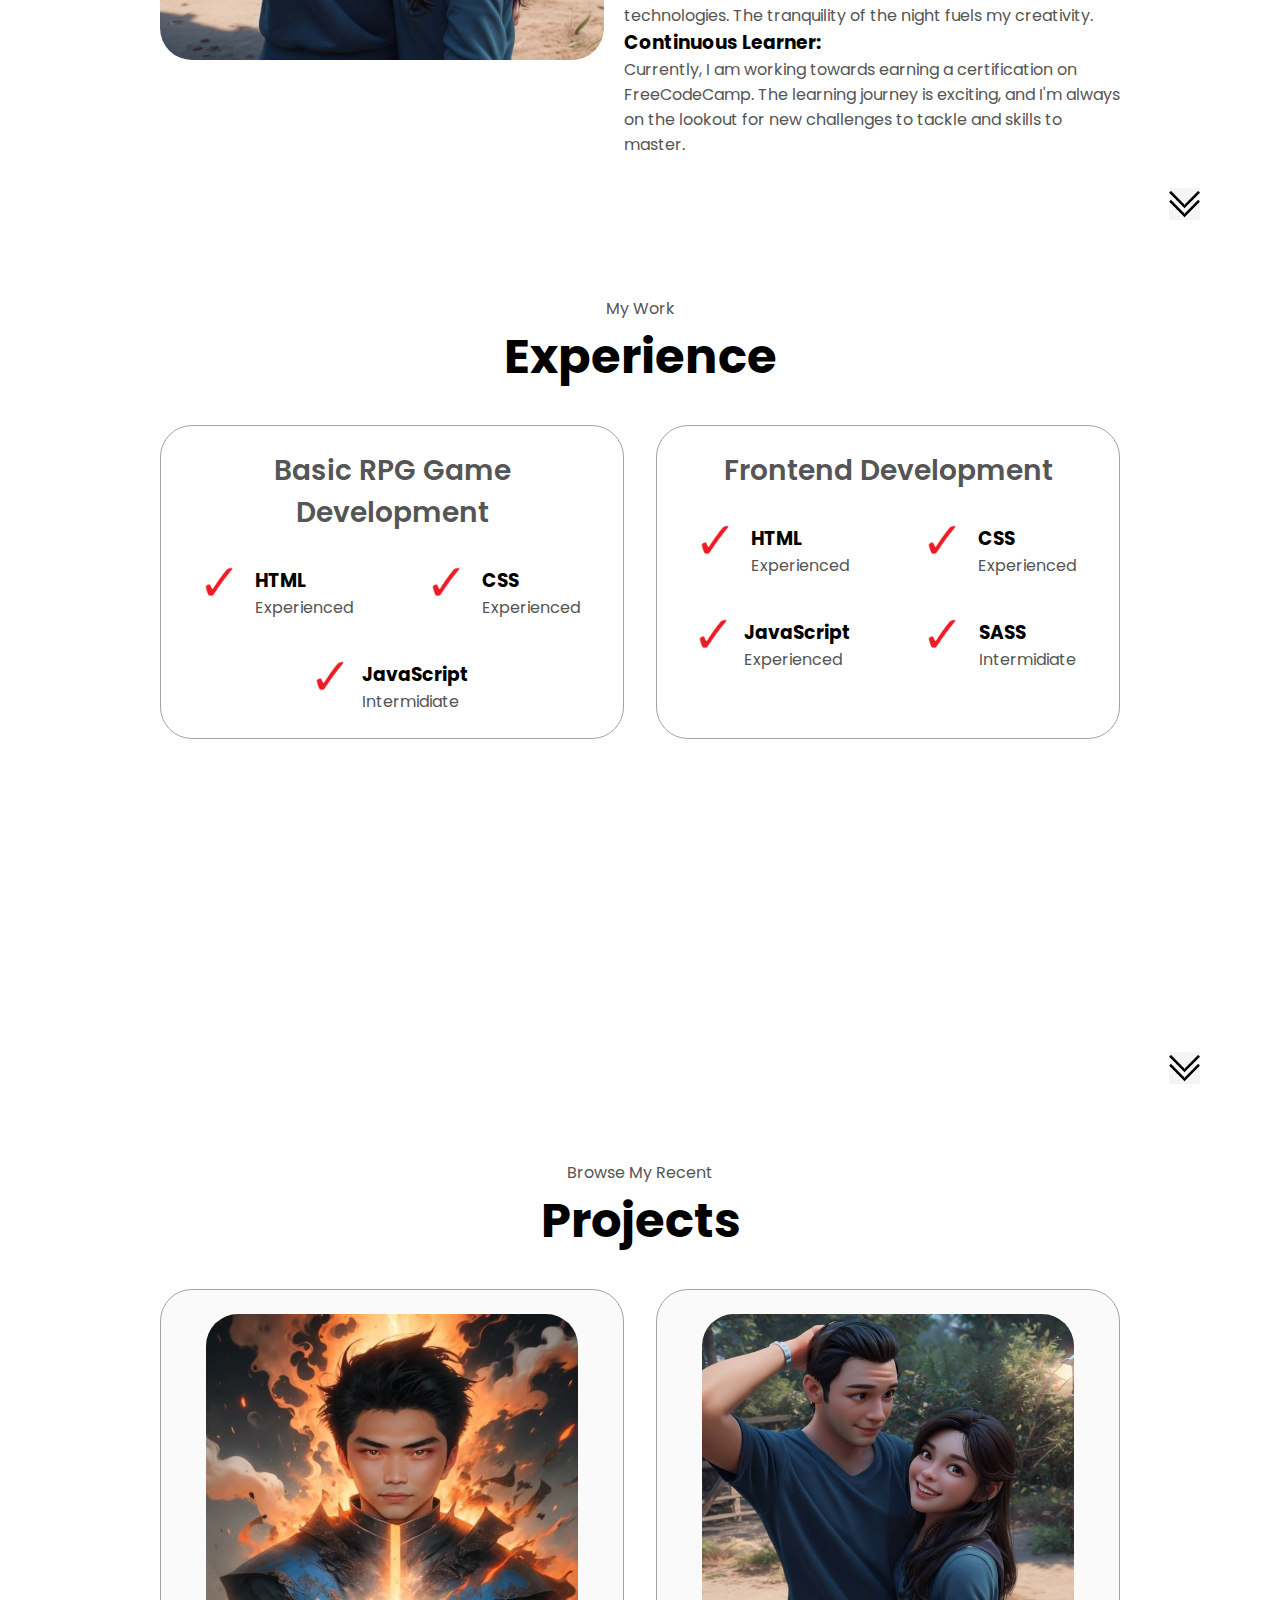
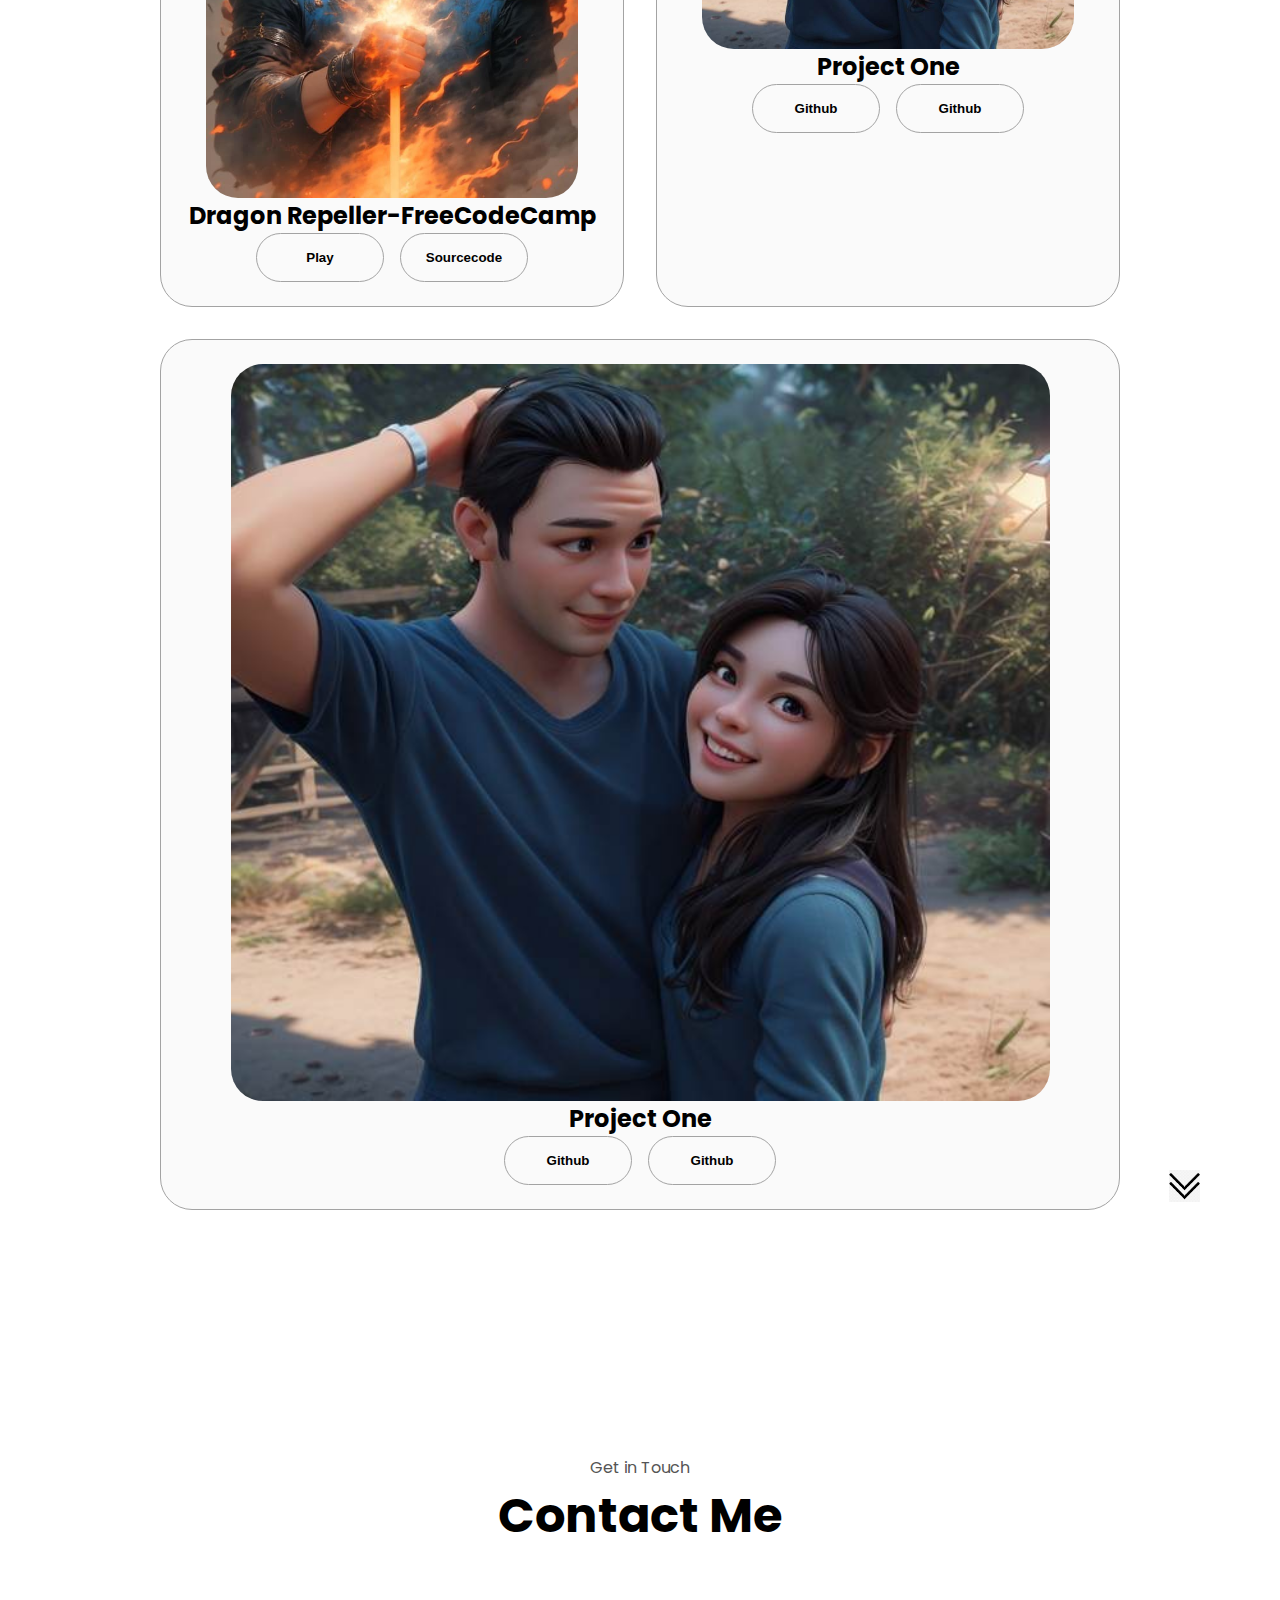
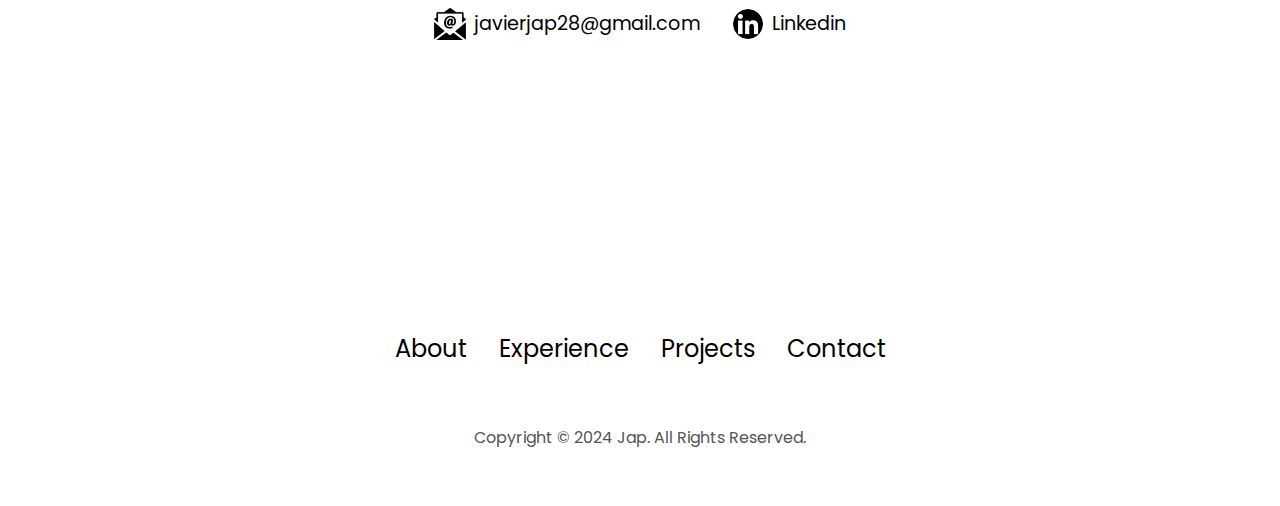
==== commit 90669422: "fixed error display" ====
--- a/index.html
+++ b/index.html
@@ -1,273 +1,18 @@
 <!DOCTYPE html>
 <html lang="en">
-
-<head>
-  <meta charset="UTF-8" />
-  <meta name="viewport" content="width=device-width, initial-scale=1.0" />
-  <title>My Portfolio</title>
-  <link rel="stylesheet" href="style.css" />
-  <link rel="stylesheet" href="mediaqueries.css" />
-</head>
-
-<body>
-  <!-- Desktop Nav -->
-  <nav id="desktop-nav">
-    <div class="logo">Jap</div>
-    <div>
-      <ul class="nav-links">
-        <li><a href="#about">About</a></li>
-        <li><a href="#experience">Experience</a></li>
-        <li><a href="#project">Projects</a></li>
-        <li><a href="#contact">Contact</a></li>
-      </ul>
-    </div>
-  </nav>
-  <!-- Hamburger Nav -->
-  <nav id="hamburger-nav">
-    <div class="logo">Jap</div>
-    <div class="hamburger-menu">
-      <div class="hamburger-icon" onclick="toggleMenu()">
-        <span></span>
-        <span></span>
-        <span></span>
-      </div>
-      <!-- Menu Links -->
-      <div class="menu-links">
-        <li><a href="#about" onclick="toggleMenu()">About</a></li>
-        <li><a href="#experience" onclick="toggleMenu()">Experience</a></li>
-        <li><a href="#project" onclick="toggleMenu()">Projects</a></li>
-        <li><a href="#contact" onclick="toggleMenu()">Contact</a></li>
-      </div>
-    </div>
-  </nav>
-  <!-- Profile Section -->
-  <section id="profile">
-    <div class="section_pic-container">
-      <img src="./assets/images/profile.jpeg" alt="Jap" />
-    </div>
-    <div class="section_text">
-      <p class="section_text_p1">Hello, I'm</p>
-      <h1 class="title">Jap28</h1>
-      <p class="section_text_p2">Programmer</p>
-      <div class="btn-container">
-        <button class="btn btn-color-2" onclick="window.open('./assets/resumejap28.pdf')">
-          Download CV
-        </button>
-
-        <button class="btn btn-color-1" onclick="location.href='./#contact'">
-          Contact Me
-        </button>
-      </div>
-      <div id="socials-container">
-        <img src="./assets/images/linkedin icon.png" alt="linkedin" class="icon"
-          onclick="location='https://www.linkedin.com/in/ralph-joseph-javier'" />
-
-        <img src="./assets/images/github icon.png" alt="linkedin" class="icon"
-          onclick="location='https://github.com/javierjap28'" />
-      </div>
-    </div>
-  </section>
-  <!-- About Section -->
-  <section id="about">
-    <p class="section_text_p1">Get To Know More</p>
-    <h1 class="title">About Me</h1>
-    <div class="section-container">
-      <div class="section_pic-container">
-        <img class="about-pic" src="./assets/images/1.jpg" alt="Profile picture" />
-      </div>
-      <div class="about-details-container">
-        <div class="about-containers">
-          <div class="details-container">
-            <img src="./assets/images/experience.png" alt="Experience icon" class="icon" />
-            <h3>Experience</h3>
-            <p>
-              1 year and still learning<br />
-              programming
-            </p>
-          </div>
-
-          <div class="details-container">
-            <img src="./assets/images/education.png" alt="Education icon" class="icon" />
-            <h3>Education</h3>
-            <p>
-              College Undergraduate <br />
-              ABE-intl' College
-            </p>
-          </div>
-        </div>
-
-        <div class="text-container">
-          <p>
-            Hello! I'm Ralph Joseph Javier, a passionate junior web developer based in the philippines. Beyond coding,
-            here's a glimpse into my interests and activities:
-
-          <h3>Web Development Enthusiast:</h3>
-          I thrive on crafting engaging and dynamic web experiences. My expertise lies in HTML, CSS, JavaScript, PHP,
-          and building CRUD systems for seamless user interactions.
-
-          <h3>Creative Explorer:</h3>
-          I love watching life hacks on YouTube, exploring DIY projects, and spending my time editing pictures for
-          others. I specialize in photo restoration, giving new life to old memories.
-
-          <h3>Musical Moments:</h3>
-          When I'm not immersed in code, you'll find me playing the guitar and singing along to the soulful tunes of
-          Boyce Avenue and local Pinoy band songs. Music is not just a hobby; it's a source of inspiration and
-          relaxation.
-
-          <h3>Night Owl Coder:</h3>
-          As the night falls, I dive into the world of coding. Armed with VS Code, I continue to sharpen my skills and
-          explore new technologies. The tranquility of the night fuels my creativity.
-
-          <h3>Continuous Learner:</h3>
-          Currently, I am working towards earning a certification on FreeCodeCamp. The learning journey is exciting, and
-          I'm always on the lookout for new challenges to tackle and skills to master.
-          </p>
-        </div>
-      </div>
-    </div>
-    <img src="./assets/images/arrow.png" alt="Arrow icon" class="icon arrow" onclick="location.href='./#experience'" />
-  </section>
-  <!-- Experience Section -->
-  <section id="experience">
-    <p class="section_text_p1">My Work</p>
-    <h1 class="title">Experience</h1>
-    <div class="experience-details-container">
-      <div class="about-containers">
-        <!-- Work Experience Details Container -->
-        <div class="details-container">
-          <h2 class="experience-sub-title">Basic RPG Game Development</h2>
-          <div class="article-container">
-            <article>
-              <img src="./assets/images/check mark.png" alt="Experience icon" class="icon" />
-              <div>
-                <h3>HTML</h3>
-                <p>Experienced</p>
-              </div>
-            </article>
-            <article>
-              <img src="./assets/images/check mark.png" alt="Experience icon" class="icon" />
-              <div>
-                <h3>CSS</h3>
-                <p>Experienced</p>
-              </div>
-            </article>
-            <article>
-              <img src="./assets/images/check mark.png" alt="Experience icon" class="icon" />
-              <div>
-                <h3>JavaScript</h3>
-                <p>Intermidiate</p>
-              </div>
-            </article>
-          </div>
-        </div>
-        <div class="details-container">
-          <h2 class="experience-sub-title">Frontend Development</h2>
-          <div class="article-container">
-            <article>
-              <img src="./assets/images/check mark.png" alt="Experience icon" class="icon" />
-              <div>
-                <h3>HTML</h3>
-                <p>Experienced</p>
-              </div>
-            </article>
-            <article>
-              <img src="./assets/images/check mark.png" alt="Experience icon" class="icon" />
-              <div>
-                <h3>CSS</h3>
-                <p>Experienced</p>
-              </div>
-            </article>
-            <article>
-              <img src="./assets/images/check mark.png" alt="Experience icon" class="icon" />
-              <div>
-                <h3>JavaScript</h3>
-                <p>Experienced</p>
-              </div>
-            </article>
-            <article>
-              <img src="./assets/images/check mark.png" alt="Experience icon" class="icon" />
-              <div>
-                <h3>SASS</h3>
-                <p>Intermidiate</p>
-              </div>
-            </article>
-          </div>
-        </div>
-      </div>
-    </div>
-    <img src="./assets/images/arrow.png" alt="Arrow icon" class="icon arrow" onclick="location.href='./#experience'" />
-  </section>
-  <!-- Project Section -->
-  <section id="projects">
-    <p class="section_text_p1">Browse My Recent</p>
-    <h1 class="title">Projects</h1>
-    <div class="experience-details-container">
-      <div class="about-containers">
-        <div class="details-container color-container">
-          <div class="article-container">
-            <img src="./assets/images/Animated-Profile.jpg" alt="Project 1" class="project-img" />
-          </div>
-          <h2 class="experience-sub-title-project-title">Dragon Repeller-FreeCodeCamp</h2>
-          <div class="btn-container">
-            <button class="btn btn-color-2 project-btn"
-              onclick="location.href='/FreeCodeCamp-JavaScript/Basic-javaScript-Building-RPG-game/index.html'">
-              Play
-            </button>
-            <button class="btn btn-color-2 project-btn" onclick="location.href='https://github.com'">
-              Sourcecode
-            </button>
-          </div>
-        </div>
-        <div class="details-container color-container">
-          <div class="article-container">
-            <img src="./assets/images/1.jpg" alt="Project 1" class="project-img" />
-          </div>
-          <h2 class="experience-sub-title-project-title">Project One</h2>
-          <div class="btn-container">
-            <button class="btn btn-color-2 project-btn" onclick="location.href='https://github.com'">
-              Github
-            </button>
-            <button class="btn btn-color-2 project-btn" onclick="location.href='https://github.com'">
-              Github
-            </button>
-          </div>
-        </div>
-        <div class="details-container color-container">
-          <div class="article-container">
-            <img src="./assets/images/1.jpg" alt="Project 1" class="project-img" />
-          </div>
-          <h2 class="experience-sub-title-project-title">Project One</h2>
-          <div class="btn-container">
-            <button class="btn btn-color-2 project-btn" onclick="location.href='https://github.com'">
-              Github
-            </button>
-            <button class="btn btn-color-2 project-btn" onclick="location.href='https://github.com'">
-              Github
-            </button>
-          </div>
-        </div>
-      </div>
-    </div>
-    <img src="./assets/images/arrow.png" alt="Arrow icon" class="icon arrow" onclick="location.href='./#experience'" />
-  </section>
-  <!-- Contact Section -->
-  <section id="contact">
-    <p class="section_text_p1">Get in Touch</p>
-    <h1 class="title">Contact Me</h1>
-    <div class="contact-info-upper-container">
-      <div class="contact-info-container">
-        <img src="./assets/images/email icon.png" alt="Email icon" class="icon contact-icon" />
-        <p><a href="mailto:javierjap28@gmail.com">javierjap28@gmail.com</a></p>
-      </div>
-      <div class="contact-info-container">
-        <img src="./assets/images/linkedin icon.png" alt="Email icon" class="icon contact-icon" />
-        <p><a href="https://www.linkedin.com/in/ralph-joseph-javier">Linkedin</a></p>
-      </div>
-    </div>
-  </section>
-  <footer>
-    <nav>
-      <div class="nav-links-container">
+  <head>
+    <meta charset="UTF-8" />
+    <meta name="viewport" content="width=device-width, initial-scale=1.0" />
+    <title>My Portfolio</title>
+    <link rel="stylesheet" href="style.css" />
+    <link rel="stylesheet" href="mediaqueries.css" />
+  </head>
+
+  <body>
+    <!-- Desktop Nav -->
+    <nav id="desktop-nav">
+      <div class="logo">Jap</div>
+      <div>
         <ul class="nav-links">
           <li><a href="#about">About</a></li>
           <li><a href="#experience">Experience</a></li>
@@ -276,9 +21,368 @@
         </ul>
       </div>
     </nav>
-    <p>Copyright &#169; 2024 Jap. All Rights Reserved.</p>
-  </footer>
-  <script src="script.js"></script>
-</body>
-
-</html>+    <!-- Hamburger Nav -->
+    <nav id="hamburger-nav">
+      <div class="logo">Jap</div>
+      <div class="hamburger-menu">
+        <div class="hamburger-icon" onclick="toggleMenu()">
+          <span></span>
+          <span></span>
+          <span></span>
+        </div>
+        <!-- Menu Links -->
+        <div class="menu-links">
+          <li><a href="#about" onclick="toggleMenu()">About</a></li>
+          <li><a href="#experience" onclick="toggleMenu()">Experience</a></li>
+          <li><a href="#project" onclick="toggleMenu()">Projects</a></li>
+          <li><a href="#contact" onclick="toggleMenu()">Contact</a></li>
+        </div>
+      </div>
+    </nav>
+    <!-- Profile Section -->
+    <section id="profile">
+      <div class="section_pic-container">
+        <img src="./assets/images/profile.jpeg" alt="Jap" />
+      </div>
+      <div class="section_text">
+        <p class="section_text_p1">Hello, I'm</p>
+        <h1 class="title">Jap28</h1>
+        <p class="section_text_p2">Programmer</p>
+        <div class="btn-container">
+          <button
+            class="btn btn-color-2"
+            onclick="window.open('./assets/resumejap28.pdf')"
+          >
+            Download CV
+          </button>
+
+          <button class="btn btn-color-1" onclick="location.href='./#contact'">
+            Contact Me
+          </button>
+        </div>
+        <div id="socials-container">
+          <img
+            src="./assets/images/linkedin icon.png"
+            alt="linkedin"
+            class="icon"
+            onclick="location='https://www.linkedin.com/in/ralph-joseph-javier'"
+          />
+
+          <img
+            src="./assets/images/github icon.png"
+            alt="linkedin"
+            class="icon"
+            onclick="location='https://github.com/javierjap28'"
+          />
+        </div>
+      </div>
+    </section>
+    <!-- About Section -->
+    <section id="about">
+      <p class="section_text_p1">Get To Know More</p>
+      <h1 class="title">About Me</h1>
+      <div class="section-container">
+        <div class="section_pic-container">
+          <img
+            class="about-pic"
+            src="./assets/images/1.jpg"
+            alt="Profile picture"
+          />
+        </div>
+        <div class="about-details-container">
+          <div class="about-containers">
+            <div class="details-container">
+              <img
+                src="./assets/images/experience.png"
+                alt="Experience icon"
+                class="icon"
+              />
+              <h3>Experience</h3>
+              <p>
+                1 year and still learning<br />
+                programming
+              </p>
+            </div>
+
+            <div class="details-container">
+              <img
+                src="./assets/images/education.png"
+                alt="Education icon"
+                class="icon"
+              />
+              <h3>Education</h3>
+              <p>
+                College Undergraduate <br />
+                ABE-intl' College
+              </p>
+            </div>
+          </div>
+
+          <div class="text-container">
+            <h3>Web Development Enthusiast:</h3>
+            <p>
+              I thrive on crafting engaging and dynamic web experiences. My
+              expertise lies in HTML, CSS, JavaScript, PHP, and building CRUD
+              systems for seamless user interactions.
+            </p>
+
+            <h3>Night Owl Coder:</h3>
+            <p>
+              As the night falls, I dive into the world of coding. Armed with VS
+              Code, I continue to sharpen my skills and explore new
+              technologies. The tranquility of the night fuels my creativity.
+            </p>
+
+            <h3>Continuous Learner:</h3>
+            <p>
+              Currently, I am working towards earning a certification on
+              FreeCodeCamp. The learning journey is exciting, and I'm always on
+              the lookout for new challenges to tackle and skills to master.
+            </p>
+          </div>
+        </div>
+      </div>
+      <img
+        src="./assets/images/arrow.png"
+        alt="Arrow icon"
+        class="icon arrow"
+        onclick="location.href='./#experience'"
+      />
+    </section>
+    <!-- Experience Section -->
+    <section id="experience">
+      <p class="section_text_p1">My Work</p>
+      <h1 class="title">Experience</h1>
+      <div class="experience-details-container">
+        <div class="about-containers">
+          <!-- Work Experience Details Container -->
+          <div class="details-container">
+            <h2 class="experience-sub-title">Basic RPG Game Development</h2>
+            <div class="article-container">
+              <article>
+                <img
+                  src="./assets/images/check mark.png"
+                  alt="Experience icon"
+                  class="icon"
+                />
+                <div>
+                  <h3>HTML</h3>
+                  <p>Experienced</p>
+                </div>
+              </article>
+              <article>
+                <img
+                  src="./assets/images/check mark.png"
+                  alt="Experience icon"
+                  class="icon"
+                />
+                <div>
+                  <h3>CSS</h3>
+                  <p>Experienced</p>
+                </div>
+              </article>
+              <article>
+                <img
+                  src="./assets/images/check mark.png"
+                  alt="Experience icon"
+                  class="icon"
+                />
+                <div>
+                  <h3>JavaScript</h3>
+                  <p>Intermidiate</p>
+                </div>
+              </article>
+            </div>
+          </div>
+          <div class="details-container">
+            <h2 class="experience-sub-title">Frontend Development</h2>
+            <div class="article-container">
+              <article>
+                <img
+                  src="./assets/images/check mark.png"
+                  alt="Experience icon"
+                  class="icon"
+                />
+                <div>
+                  <h3>HTML</h3>
+                  <p>Experienced</p>
+                </div>
+              </article>
+              <article>
+                <img
+                  src="./assets/images/check mark.png"
+                  alt="Experience icon"
+                  class="icon"
+                />
+                <div>
+                  <h3>CSS</h3>
+                  <p>Experienced</p>
+                </div>
+              </article>
+              <article>
+                <img
+                  src="./assets/images/check mark.png"
+                  alt="Experience icon"
+                  class="icon"
+                />
+                <div>
+                  <h3>JavaScript</h3>
+                  <p>Experienced</p>
+                </div>
+              </article>
+              <article>
+                <img
+                  src="./assets/images/check mark.png"
+                  alt="Experience icon"
+                  class="icon"
+                />
+                <div>
+                  <h3>SASS</h3>
+                  <p>Intermidiate</p>
+                </div>
+              </article>
+            </div>
+          </div>
+        </div>
+      </div>
+      <img
+        src="./assets/images/arrow.png"
+        alt="Arrow icon"
+        class="icon arrow"
+        onclick="location.href='./#experience'"
+      />
+    </section>
+    <!-- Project Section -->
+    <section id="projects">
+      <p class="section_text_p1">Browse My Recent</p>
+      <h1 class="title">Projects</h1>
+      <div class="experience-details-container">
+        <div class="about-containers">
+          <div class="details-container color-container">
+            <div class="article-container">
+              <img
+                src="./assets/images/Animated-Profile.jpg"
+                alt="Project 1"
+                class="project-img"
+              />
+            </div>
+            <h2 class="experience-sub-title-project-title">
+              Dragon Repeller-FreeCodeCamp
+            </h2>
+            <div class="btn-container">
+              <button
+                class="btn btn-color-2 project-btn"
+                onclick="location.href='/FreeCodeCamp-JavaScript/Basic-javaScript-Building-RPG-game/index.html'"
+              >
+                Play
+              </button>
+              <button
+                class="btn btn-color-2 project-btn"
+                onclick="location.href='https://github.com/javierjap28/FreeCodeCamp-JavaScript'"
+              >
+                Sourcecode
+              </button>
+            </div>
+          </div>
+          <div class="details-container color-container">
+            <div class="article-container">
+              <img
+                src="./assets/images/1.jpg"
+                alt="Project 1"
+                class="project-img"
+              />
+            </div>
+            <h2 class="experience-sub-title-project-title">Project One</h2>
+            <div class="btn-container">
+              <button
+                class="btn btn-color-2 project-btn"
+                onclick="location.href='https://github.com'"
+              >
+                Github
+              </button>
+              <button
+                class="btn btn-color-2 project-btn"
+                onclick="location.href='https://github.com'"
+              >
+                Github
+              </button>
+            </div>
+          </div>
+          <div class="details-container color-container">
+            <div class="article-container">
+              <img
+                src="./assets/images/1.jpg"
+                alt="Project 1"
+                class="project-img"
+              />
+            </div>
+            <h2 class="experience-sub-title-project-title">Project One</h2>
+            <div class="btn-container">
+              <button
+                class="btn btn-color-2 project-btn"
+                onclick="location.href='https://github.com'"
+              >
+                Github
+              </button>
+              <button
+                class="btn btn-color-2 project-btn"
+                onclick="location.href='https://github.com'"
+              >
+                Github
+              </button>
+            </div>
+          </div>
+        </div>
+      </div>
+      <img
+        src="./assets/images/arrow.png"
+        alt="Arrow icon"
+        class="icon arrow"
+        onclick="location.href='./#experience'"
+      />
+    </section>
+    <!-- Contact Section -->
+    <section id="contact">
+      <p class="section_text_p1">Get in Touch</p>
+      <h1 class="title">Contact Me</h1>
+      <div class="contact-info-upper-container">
+        <div class="contact-info-container">
+          <img
+            src="./assets/images/email icon.png"
+            alt="Email icon"
+            class="icon contact-icon"
+          />
+          <p>
+            <a href="mailto:javierjap28@gmail.com">javierjap28@gmail.com</a>
+          </p>
+        </div>
+        <div class="contact-info-container">
+          <img
+            src="./assets/images/linkedin icon.png"
+            alt="Email icon"
+            class="icon contact-icon"
+          />
+          <p>
+            <a href="https://www.linkedin.com/in/ralph-joseph-javier"
+              >Linkedin</a
+            >
+          </p>
+        </div>
+      </div>
+    </section>
+    <footer>
+      <nav>
+        <div class="nav-links-container">
+          <ul class="nav-links">
+            <li><a href="#about">About</a></li>
+            <li><a href="#experience">Experience</a></li>
+            <li><a href="#project">Projects</a></li>
+            <li><a href="#contact">Contact</a></li>
+          </ul>
+        </div>
+      </nav>
+      <p>Copyright &#169; 2024 Jap. All Rights Reserved.</p>
+    </footer>
+    <script src="script.js"></script>
+  </body>
+</html>
--- a/style.css
+++ b/style.css
@@ -289,7 +289,9 @@
   width: 400px;
   margin: auto 0;
 }
-
+.text-container h3 {
+  
+}
 /*      Experience Section     */
 
 #experience {
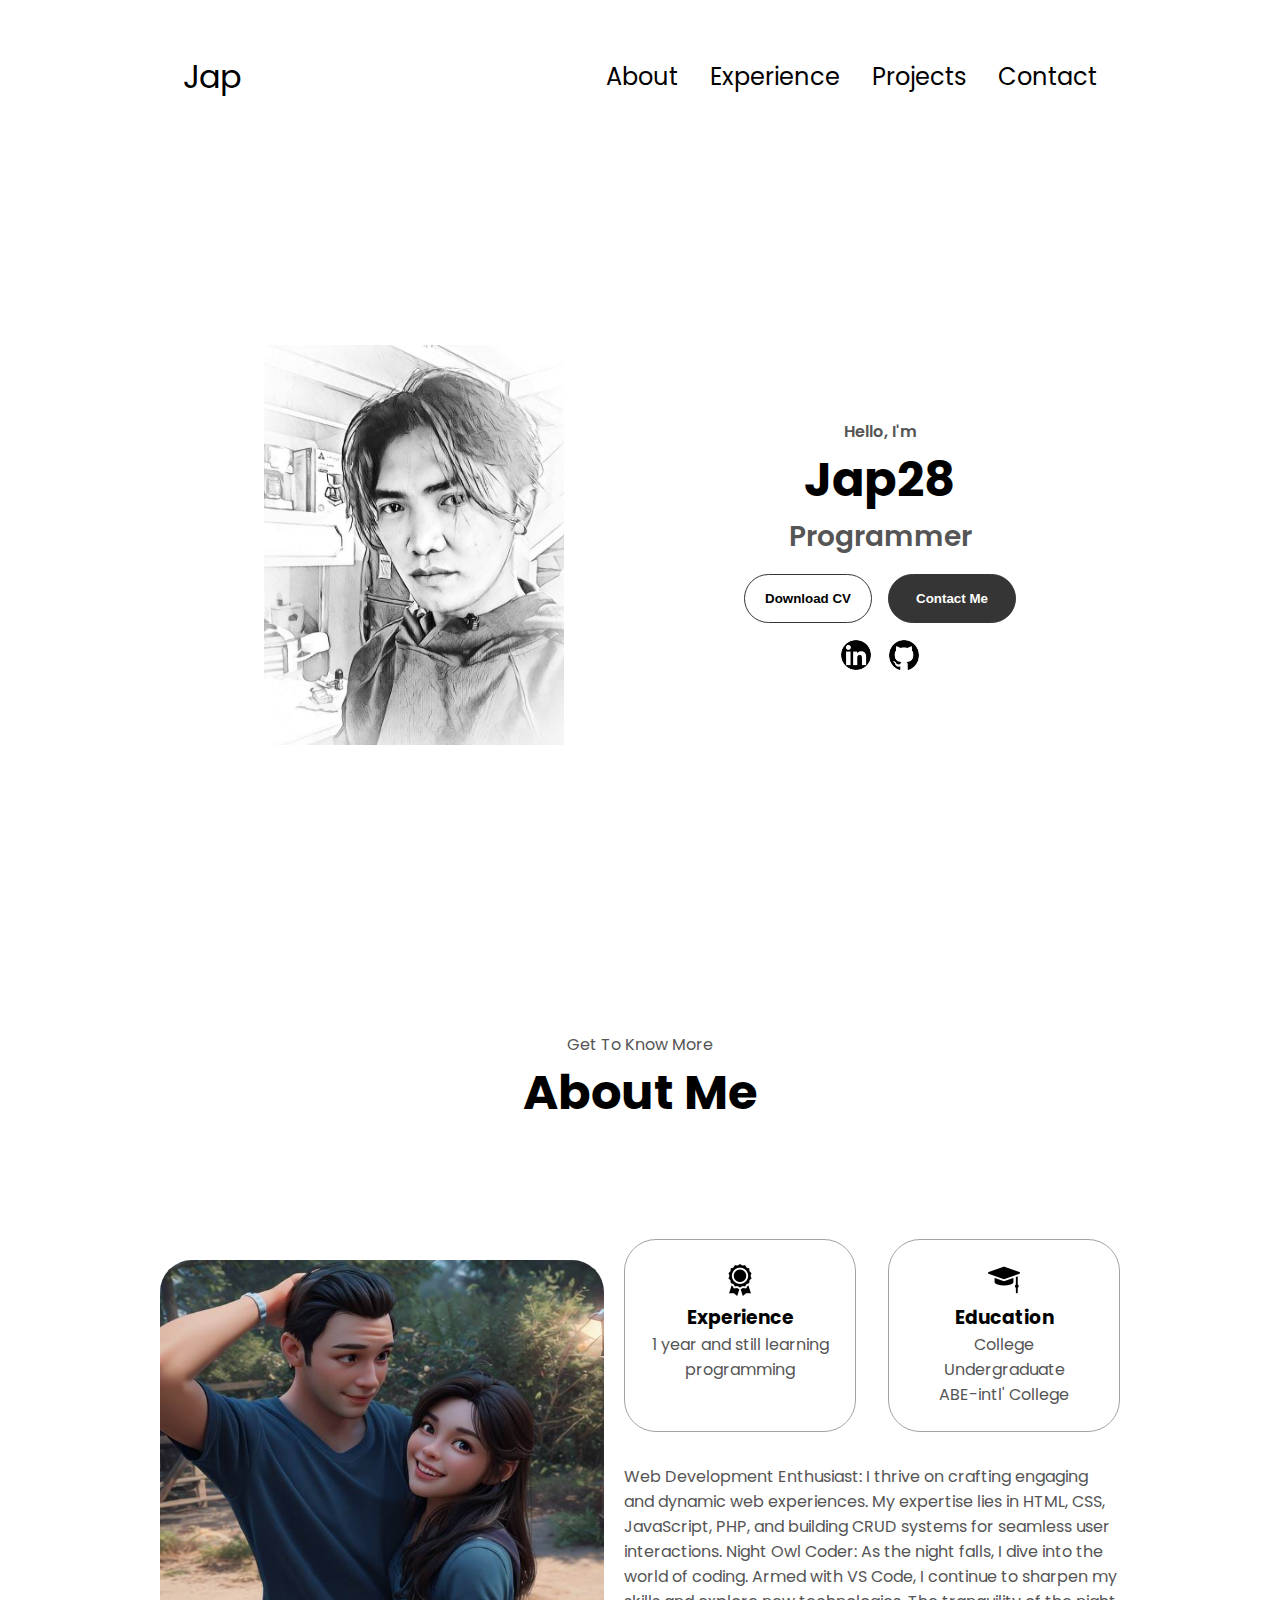
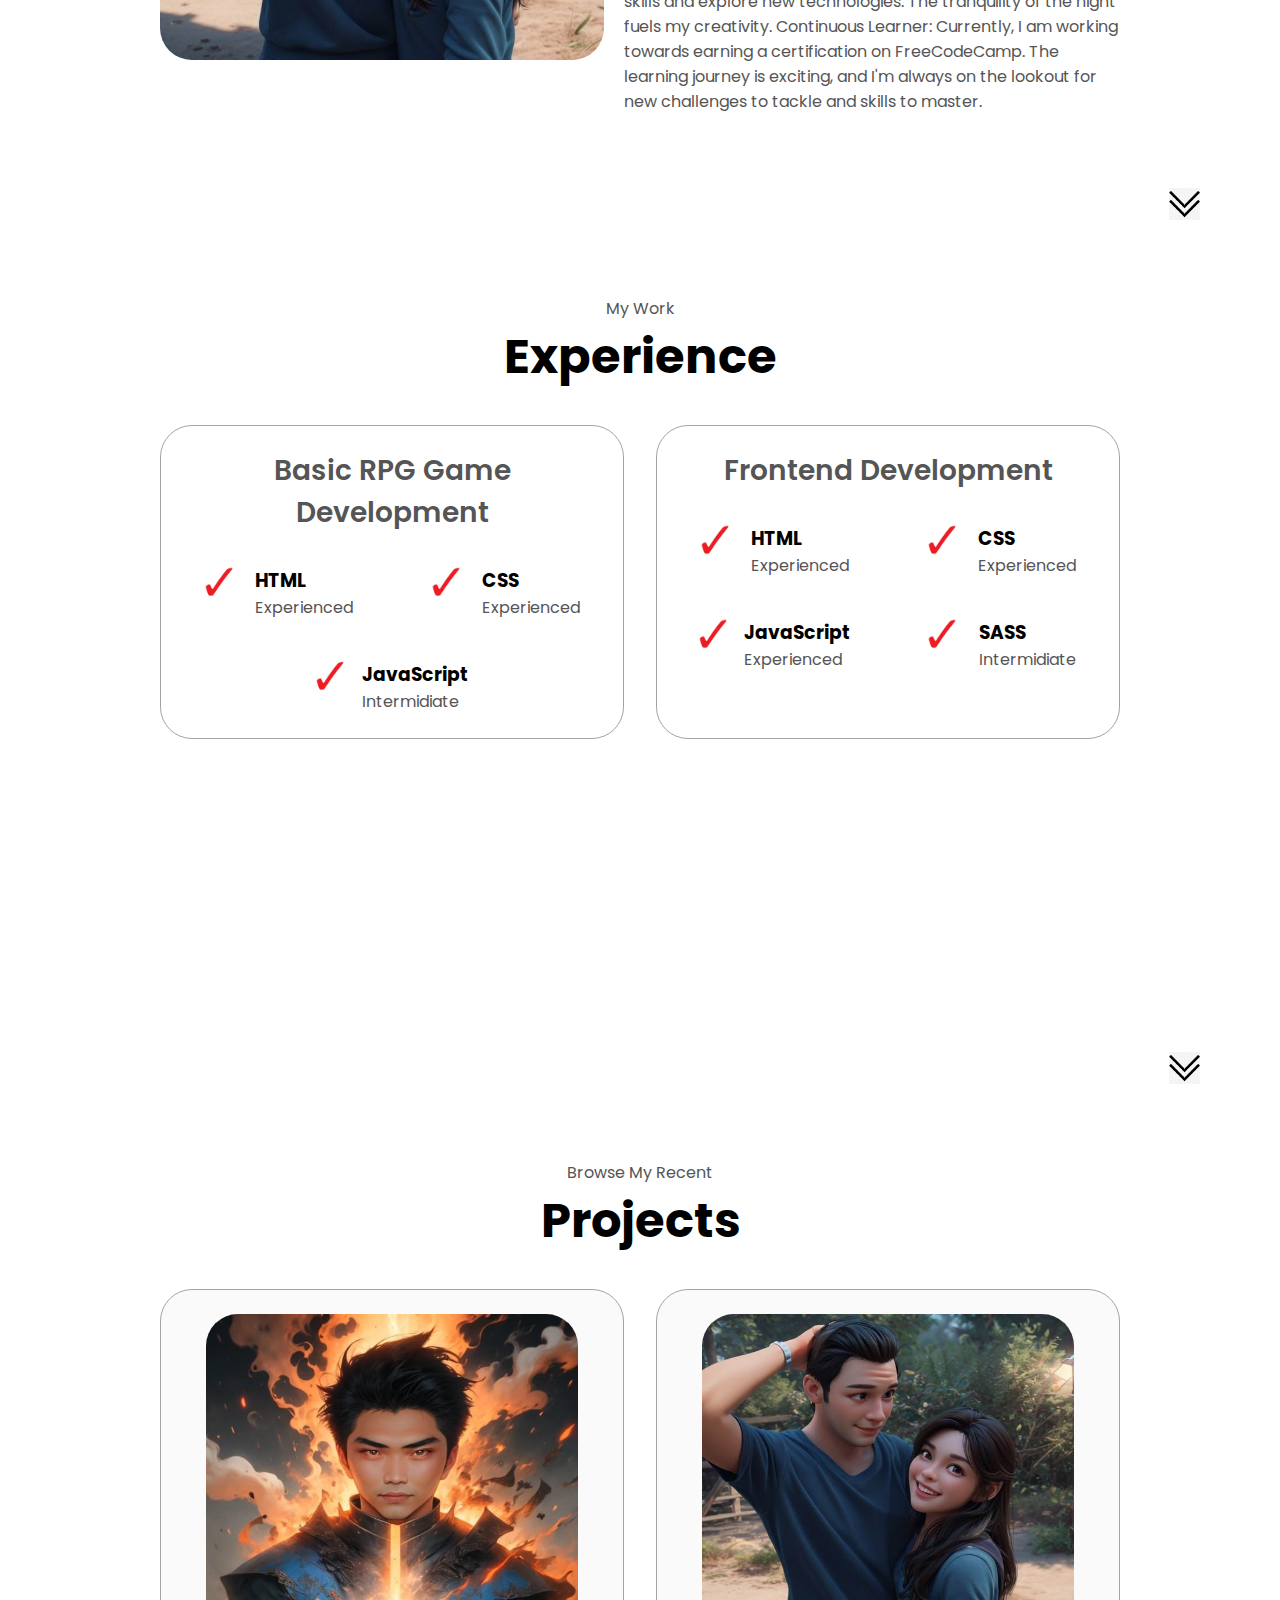
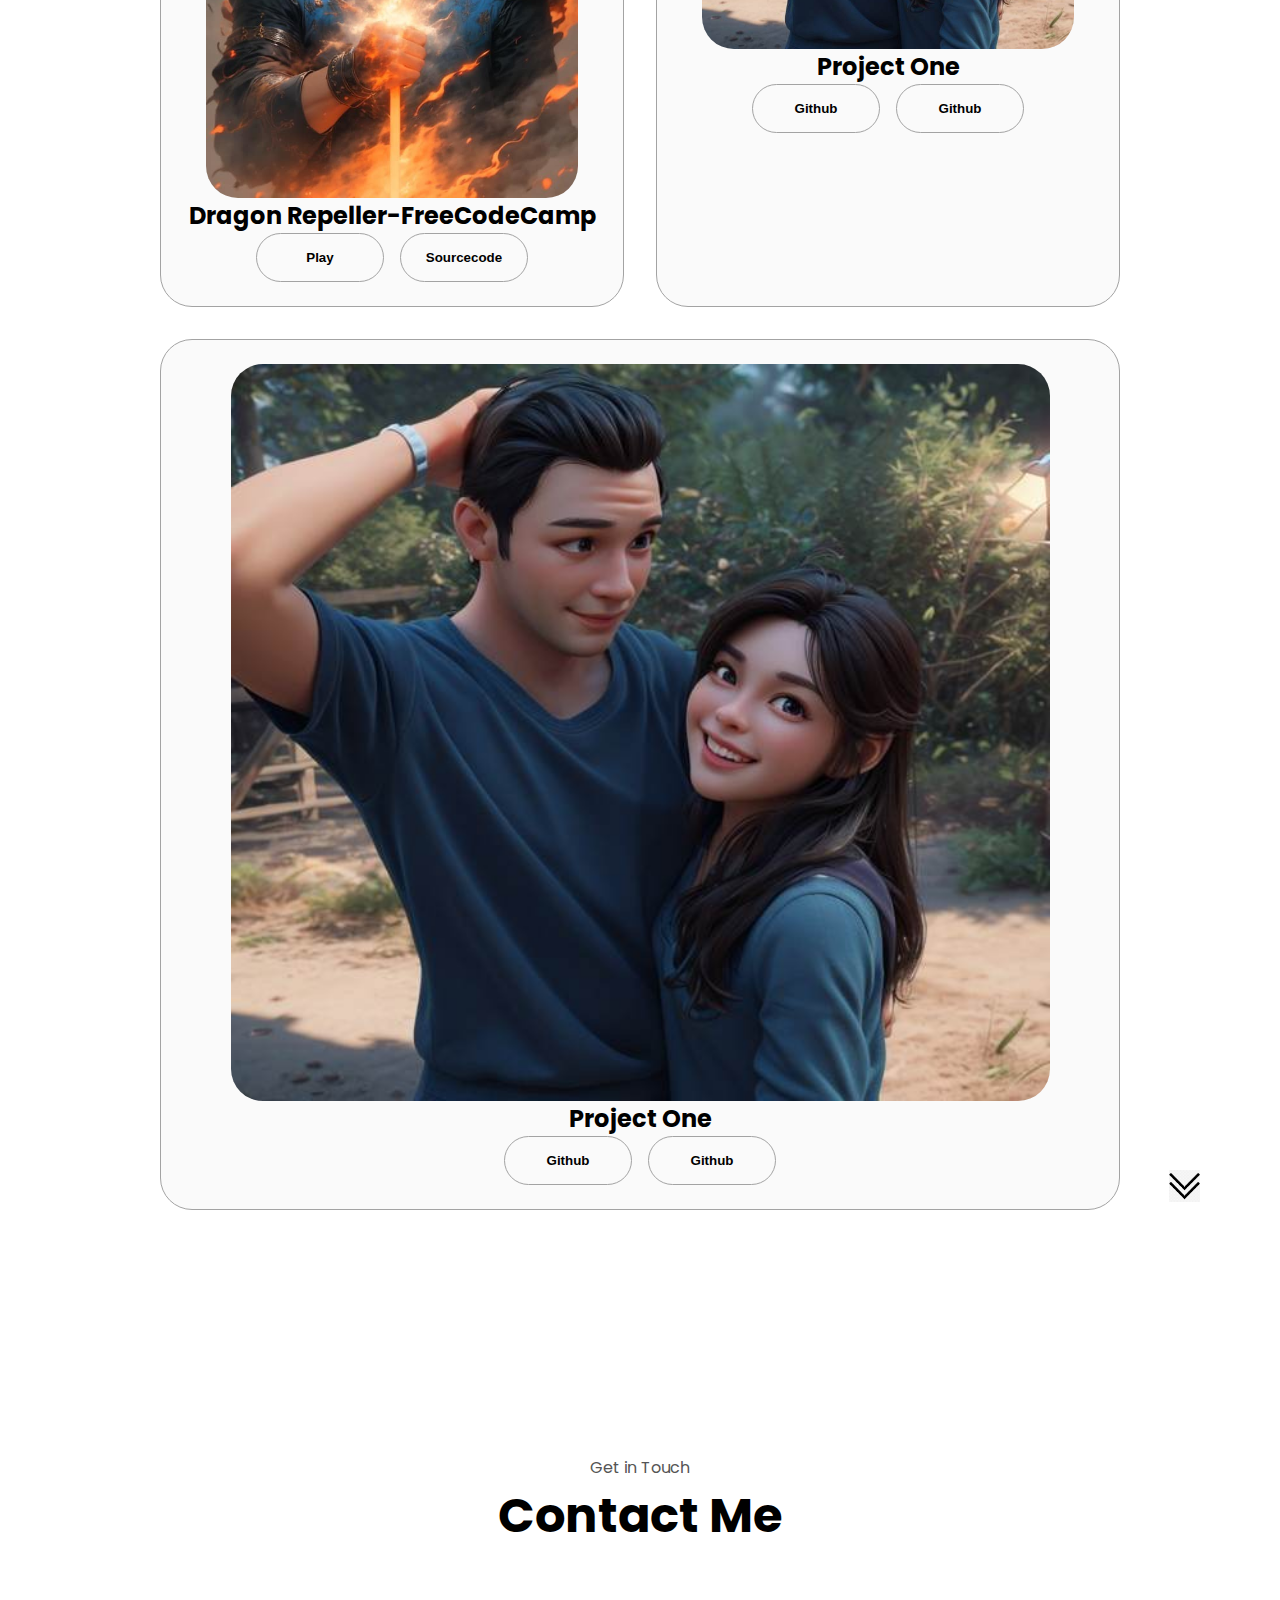
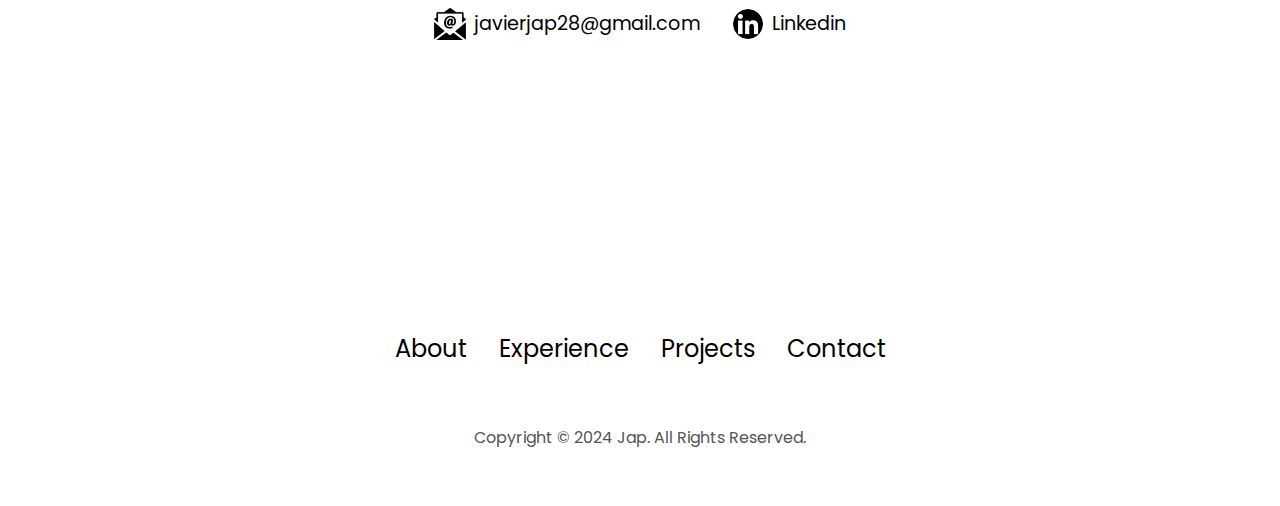
==== commit 6648f9f8: "random update" ====
--- a/index.html
+++ b/index.html
@@ -34,8 +34,8 @@
         <div class="menu-links">
           <li><a href="#about" onclick="toggleMenu()">About</a></li>
           <li><a href="#experience" onclick="toggleMenu()">Experience</a></li>
-          <li><a href="#project" onclick="toggleMenu()">Projects</a></li>
-          <li><a href="#contact" onclick="toggleMenu()">Contact</a></li>
+          <li><a href="#projects" onclick="toggleMenu()">Projects</a></li>
+          <li><a href="#contacts" onclick="toggleMenu()">Contact</a></li>
         </div>
       </div>
     </nav>
@@ -119,22 +119,22 @@
           </div>
 
           <div class="text-container">
-            <h3>Web Development Enthusiast:</h3>
-            <p>
+            <p>Web Development Enthusiast:
+            
               I thrive on crafting engaging and dynamic web experiences. My
               expertise lies in HTML, CSS, JavaScript, PHP, and building CRUD
               systems for seamless user interactions.
-            </p>
-
-            <h3>Night Owl Coder:</h3>
-            <p>
+          
+
+            Night Owl Coder:
+          
               As the night falls, I dive into the world of coding. Armed with VS
               Code, I continue to sharpen my skills and explore new
               technologies. The tranquility of the night fuels my creativity.
-            </p>
-
-            <h3>Continuous Learner:</h3>
-            <p>
+            
+
+            Continuous Learner:
+            
               Currently, I am working towards earning a certification on
               FreeCodeCamp. The learning journey is exciting, and I'm always on
               the lookout for new challenges to tackle and skills to master.
@@ -146,7 +146,7 @@
         src="./assets/images/arrow.png"
         alt="Arrow icon"
         class="icon arrow"
-        onclick="location.href='./#experience'"
+        onclick="location.href='./#desktop-nav'"
       />
     </section>
     <!-- Experience Section -->
@@ -249,7 +249,7 @@
         src="./assets/images/arrow.png"
         alt="Arrow icon"
         class="icon arrow"
-        onclick="location.href='./#experience'"
+        onclick="location.href='./#desktop-nav'"
       />
     </section>
     <!-- Project Section -->
--- a/style.css
+++ b/style.css
@@ -289,9 +289,7 @@
   width: 400px;
   margin: auto 0;
 }
-.text-container h3 {
-  
-}
+
 /*      Experience Section     */
 
 #experience {
--- a/mediaqueries.css
+++ b/mediaqueries.css
@@ -26,6 +26,7 @@
     }
     section, .section-container {
         height: fit-content;
+        justify-content: space-between;
     }
     section {
         margin: 0 5%;
@@ -37,6 +38,7 @@
     }
     .about-containers {
         margin-top: 0;
+        padding-top: 1.5rem;
     }
 }
 @media screen and (max-width: 600px) {
